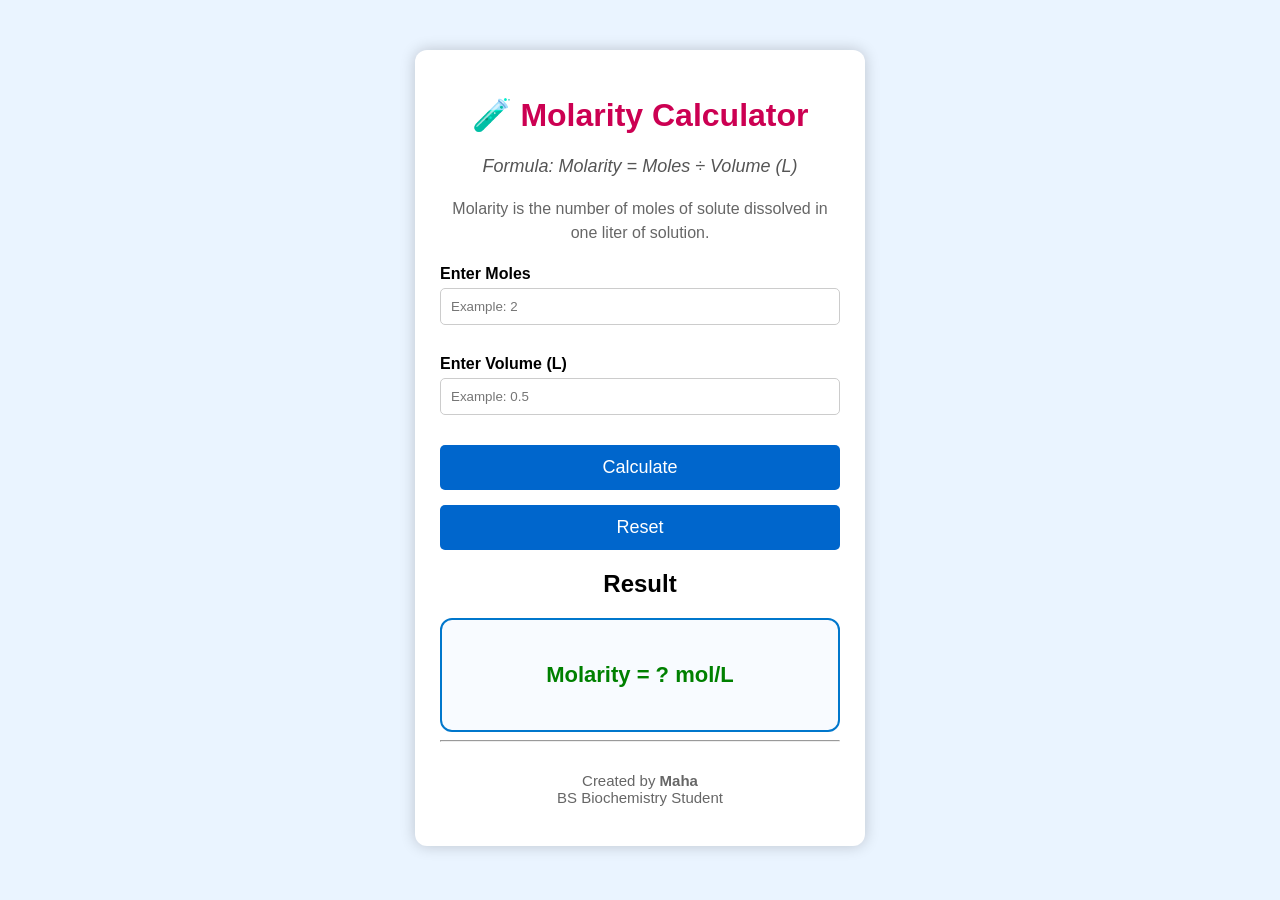
==== index.html @ 0b01defe "Add files via upload" ====
<!DOCTYPE html>
<html lang="en">

<head>
    <meta charset="UTF-8">
    <meta name="viewport" content="width=device-width, initial-scale=1.0">
    <title>Molarity Calculator</title>
    <link rel="icon" href="https://cdn-icons-png.flaticon.com/512/2784/2784487.png">

    <link rel="stylesheet" href="style.css">
</head>

<body>

    <div class="container">

        <h1>🧪 Molarity Calculator</h1>
    <p class="formula">
    Formula: Molarity = Moles ÷ Volume (L)
</p>
<p class="description">
    Molarity is the number of moles of solute dissolved in one liter of solution.
</p>

        <label for="moles">Enter Moles</label>
        <input type="number" id="moles" placeholder="Example: 2">

        <label for="volume">Enter Volume (L)</label>
        <input type="number" id="volume" placeholder="Example: 0.5">

       <button onclick="calculateMolarity()">Calculate</button>


<button onclick="resetCalculator()">Reset</button>
        <h2>Result</h2>

        <div class="result-box">
    <p id="result">Molarity = ? mol/L</p>
</div>
<hr>

<p class="footer">
    Created by <strong>Maha</strong><br>
    BS Biochemistry Student
</p>

    <script src="script.js"></script>

</body>
</html>
---- style.css ----
body{
    background-color:#eaf4ff;
    font-family:Arial, sans-serif;
}

.container{
    width:400px;
    margin:50px auto;
    background:white;
    padding:25px;
    border-radius:12px;
    box-shadow:0 0 15px rgba(0,0,0,0.2);
}

h1{
    text-align:center;
    color:#cc0052;
}

label{
    display:block;
    margin-top:15px;
    font-weight:bold;
}

input{
    width:100%;
    padding:10px;
    margin-top:5px;
    margin-bottom:15px;
    border:1px solid #ccc;
    border-radius:5px;
    box-sizing:border-box;
}

button{
    width:100%;
    padding:12px;
    margin-top:15px;
    background:#0066cc;
    color:white;
    border:none;
    border-radius:5px;
    font-size:18px;
    cursor:pointer;
}
 
button:hover{
    background:#004d99;
     transform:scale(1.03);
}

h2{
    text-align:center;
}

#result{
    text-align:center;
    font-size:22px;
    color:green;
    font-weight:bold;
}

.formula{
    text-align: center;
    color: #555;
    font-style: italic;
    font-size: 18px;
    margin-bottom: 20px;
}
.description{
    text-align: center;
    color: #666;
    font-size: 16px;
    margin-bottom: 20px;
    line-height: 1.5;
}
.result-box{
    background:#f8fbff;
    border:2px solid #0077cc;
    border-radius:12px;
    padding:20px;
    margin-top:20px;
    text-align:center;
    font-size:24px;
    font-weight:bold;
    color:green;
}
.footer{
    text-align:center;
    color:#666;
    margin-top:30px;
    font-size:15px;
}
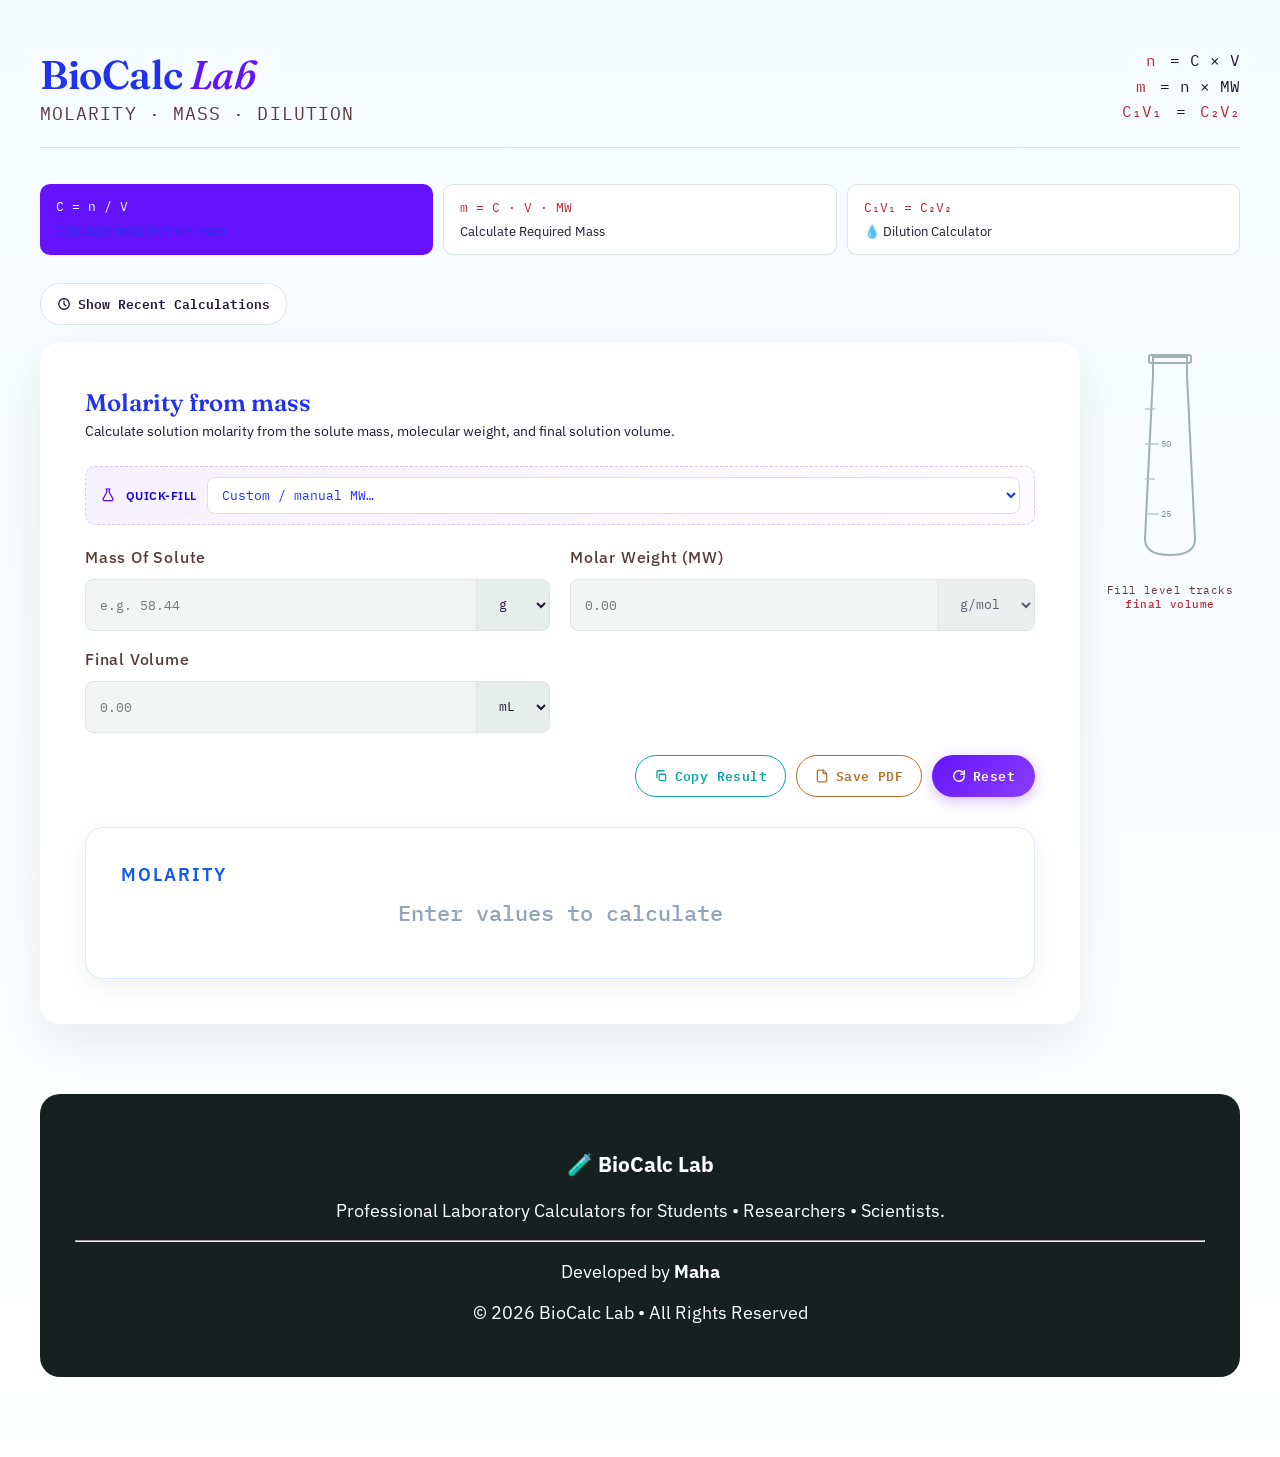
==== commit ee57c2c0: "Improved calculator design" ====
--- a/index.html
+++ b/index.html
@@ -1,50 +1,1430 @@
 <!DOCTYPE html>
 <html lang="en">
-
 <head>
-    <meta charset="UTF-8">
-    <meta name="viewport" content="width=device-width, initial-scale=1.0">
-    <title>Molarity Calculator</title>
-    <link rel="icon" href="https://cdn-icons-png.flaticon.com/512/2784/2784487.png">
-
-    <link rel="stylesheet" href="style.css">
+<meta charset="UTF-8">
+<meta name="viewport" content="width=device-width, initial-scale=1.0">
+<title>Molarity &amp; Solution Prep Calculator</title>
+<link rel="preconnect" href="https://fonts.googleapis.com">
+<link href="https://fonts.googleapis.com/css2?family=Fraunces:opsz,wght@9..144,400;9..144,500;9..144,600;9..144,700&family=IBM+Plex+Sans:wght@400;500;600&family=IBM+Plex+Mono:wght@400;500;600&display=swap" rel="stylesheet">
+<style>
+  :root{
+    --ink:#ffffff;
+    --panel:#ffffff;
+    --panel-2:#f2f5f4;
+    --line:#dde4e2;
+    --paper:#eee7d8;
+    --teal:#6513fd;
+    --teal-dim:#bfd2e0;
+    --amber:#b92a38;
+    --text:#2132ed;
+    --text-soft:#201730;
+    --text-faint:#573a3a;
+    --danger:#347cb3;
+    --radius:10px;
+  }
+  *{box-sizing:border-box;}
+  html,body{margin:0;padding:0;}
+  body{
+    background:
+linear-gradient(180deg,#f5fbff 0%,#ffffff 100%);
+    color:var(--text);
+    font-family:'IBM Plex Sans', sans-serif;
+    min-height:100vh;
+    padding:48px 20px 80px;
+  }
+  .wrap{max-width:1200px;margin:0 auto;}
+
+  header.masthead{
+    display:flex;
+    align-items:flex-end;
+    justify-content:space-between;
+    gap:24px;
+    border-bottom:1px solid var(--line);
+    padding-bottom:22px;
+    margin-bottom:36px;
+    flex-wrap:wrap;
+  }
+  .masthead-title{
+    font-family:'Fraunces', serif;
+    font-weight:600;
+    font-size:clamp(28px, 4vw, 40px);
+    letter-spacing:-0.01em;
+    line-height:1.05;
+  }
+  .masthead-title em{
+    font-style:italic;
+    color:var(--teal);
+    font-weight:500;
+  }
+  .masthead-sub{
+    font-family:'IBM Plex Mono', monospace;
+    font-size:18px;
+    color:var(--text-faint);
+    letter-spacing:0.06em;
+    text-transform:uppercase;
+    margin-top:6px;
+  }
+  .masthead-formula{
+    font-family:'IBM Plex Mono', monospace;
+    color:var(--text-soft);
+    font-size:16px;
+    text-align:right;
+    line-height:1.6;
+  }
+  .masthead-formula .row{display:flex;gap:14px;justify-content:flex-end;}
+  .masthead-formula .tag{
+    color:var(--amber);
+  }
+
+  /* Tabs styled as reagent-label selectors */
+  .tabs{
+    display:flex;
+    gap:10px;
+    margin-bottom:28px;
+    flex-wrap:wrap;
+  }
+  .tab{
+    flex:1 1 220px;
+    background:var(--panel);
+    border:1px solid var(--line);
+    border-radius:var(--radius);
+    padding:14px 16px;
+    cursor:pointer;
+    transition:border-color .15s ease, background .15s ease, transform .1s ease;
+    position:relative;
+    overflow:hidden;
+    box-shadow:0 1px 2px rgba(22,33,31,0.04);
+  }
+  .tab:hover{border-color:var(--teal-dim);}
+  .tab:focus-visible{outline:2px solid var(--teal); outline-offset:2px;}
+  .tab{
+    transition:.3s;
+}
+
+.tab:hover{
+    transform:translateY(-4px);
+    box-shadow:0 10px 25px rgba(0,0,0,.08);
+}
+
+.tab.active{
+    background:#6513fd;
+    color:white;
+    border:none;
+}
+
+.tab.active .eq{
+    color:white;
+}
+
+.tab.active .label{
+    color:white;
+}
+  .tab .eq{
+    font-family:'IBM Plex Mono', monospace;
+    font-size:13px;
+    color:var(--amber);
+    display:block;
+    margin-bottom:4px;
+  }
+  .tab .label{
+    font-size:13px;
+    color:var(--text-soft);
+  }
+  .tab.active .label{color:var(--text);}
+
+  /* Main layout: form + graduated cylinder signature */
+  .stage{
+    display:grid;
+    grid-template-columns:1fr 140px;
+    gap:20px;
+    align-items:start;
+  }
+  @media (max-width:720px){
+    .stage{grid-template-columns:1fr;}
+    .cylinder-col{order:-1; display:flex; justify-content:center;}
+  }
+
+  .panel{
+    background:white;
+    border:none;
+    border-radius:20px;
+    padding:45px;
+    box-shadow:0 20px 50px rgba(0,0,0,.08);
+}
+.panel{
+    transition:0.3s ease;
+}
+
+.panel:hover{
+    transform:translateY(-5px);
+    box-shadow:0 35px 70px rgba(0,0,0,.12);
+}
+  .panel h2{
+    font-family:'Fraunces', serif;
+    font-weight:600;
+    font: size 22px;
+    margin:0 0 4px;
+  }
+  .panel .desc{
+    color:var(--text-soft);
+    font-size:14px;
+    margin:0 0 24px;
+    line-height:1.5;
+  }
+
+  .field-grid{
+    display:grid;
+    grid-template-columns:1fr 1fr;
+    gap:18px 20px;
+  }
+  @media (max-width:520px){.field-grid{grid-template-columns:1fr;}}
+
+  .field{display:flex; flex-direction:column; gap:12px;}
+  .field label{
+    font-size:16px;
+    text-transform:capitalize;
+    letter-spacing:0.05em;
+    color:var(--text-faint);
+    font-weight:500;
+  }
+  .field .input-row{
+    display:flex;
+    border:1px solid var(--line);
+    border-radius:8px;
+    background:var(--panel-2);
+    overflow:hidden;
+    transition:border-color .15s ease;
+  }
+  .field .input-row:focus-within{border-color:var(--teal);}
+  .field input{
+    flex:1;
+    background:transparent;
+    border:none;
+    color:var(--text);
+    font-family:'IBM Plex Mono', monospace;
+    font: size 14px;
+    padding:16px 14px;
+    min-width:0;
+  }
+  .field input:focus{outline:none;}
+  .field select{
+    background:#e7edeb;
+    border:none;
+    border-left:1px solid var(--line);
+    color:var(--text-soft);
+    font-family:'IBM Plex Mono', monospace;
+    font-size:13px;
+    padding:0 18px;
+  }
+  .field select:focus{outline:2px solid var(--teal); outline-offset:-2px;}
+
+  .buttons{
+    grid-column:1/-1;
+    display:flex;
+    justify-content:flex-end;
+    gap:10px;
+    margin-top:4px;
+  }
+  .reset-btn{
+    display:inline-flex;
+    align-items:center;
+    gap:7px;
+    background:linear-gradient(135deg, #6513fd 0%, #8b3ffb 100%);
+    border:none;
+    color:#ffffff;
+    font-family:'IBM Plex Mono', monospace;
+    font-size:13px;
+    font-weight:600;
+    letter-spacing:0.03em;
+    padding:10px 20px;
+    border-radius:24px;
+    cursor:pointer;
+    box-shadow:0 4px 14px rgba(101,19,253,0.28);
+    transition:transform .15s ease, box-shadow .15s ease, filter .15s ease;
+  }
+  .reset-btn svg{
+    width:14px; height:14px;
+    transition:transform .35s ease;
+  }
+  .reset-btn:hover{
+    transform:translateY(-2px);
+    box-shadow:0 8px 20px rgba(101,19,253,0.38);
+    filter:brightness(1.06);
+  }
+  .reset-btn:hover svg{transform:rotate(-90deg);}
+  .reset-btn:active{
+    transform:translateY(0) scale(0.96);
+    box-shadow:0 3px 10px rgba(101,19,253,0.3);
+  }
+
+  .copy-btn{
+    display:inline-flex;
+    align-items:center;
+    gap:7px;
+    background:#ffffff;
+    border:1.5px solid #0ea5a5;
+    color:#0ea5a5;
+    font-family:'IBM Plex Mono', monospace;
+    font-size:13px;
+    font-weight:600;
+    letter-spacing:0.03em;
+    padding:9px 18px;
+    border-radius:24px;
+    cursor:pointer;
+    transition:background .15s ease, color .15s ease, transform .15s ease, box-shadow .15s ease;
+  }
+  .copy-btn svg{width:14px; height:14px;}
+  .copy-btn:hover{
+    background:#0ea5a5;
+    color:#ffffff;
+    transform:translateY(-2px);
+    box-shadow:0 8px 20px rgba(14,165,165,0.3);
+  }
+  .copy-btn:active{transform:translateY(0) scale(0.96);}
+  .copy-btn.copied{
+    background:#0ea5a5;
+    color:#ffffff;
+  }
+
+  .pdf-btn{
+    display:inline-flex;
+    align-items:center;
+    gap:7px;
+    background:#ffffff;
+    border:1.5px solid #b9702a;
+    color:#b9702a;
+    font-family:'IBM Plex Mono', monospace;
+    font-size:13px;
+    font-weight:600;
+    letter-spacing:0.03em;
+    padding:9px 18px;
+    border-radius:24px;
+    cursor:pointer;
+    transition:background .15s ease, color .15s ease, transform .15s ease, box-shadow .15s ease;
+  }
+  .pdf-btn svg{width:14px; height:14px;}
+  .pdf-btn:hover{
+    background:#b9702a;
+    color:#ffffff;
+    transform:translateY(-2px);
+    box-shadow:0 8px 20px rgba(185,112,42,0.3);
+  }
+  .pdf-btn:active{transform:translateY(0) scale(0.96);}
+
+  /* Printable report — hidden on screen, shown only when printing/saving as PDF */
+  #print-report{ display:none; }
+  @media print{
+    body *{ visibility:hidden; }
+    #print-report, #print-report *{ visibility:visible; }
+    #print-report{
+      display:block;
+      position:absolute;
+      top:0; left:0;
+      width:100%;
+      padding:30px 40px;
+      font-family:'IBM Plex Sans', sans-serif;
+      color:#111;
+    }
+    .pr-head{
+      display:flex;
+      align-items:baseline;
+      justify-content:space-between;
+      border-bottom:2px solid #6513fd;
+      padding-bottom:12px;
+      margin-bottom:20px;
+    }
+    .pr-head h1{
+      font-family:'Fraunces', serif;
+      font-size:24px;
+      margin:0;
+      color:#6513fd;
+    }
+    .pr-head span{
+      font-family:'IBM Plex Mono', monospace;
+      font-size:12px;
+      color:#555;
+    }
+    .pr-section-title{
+      font-family:'IBM Plex Mono', monospace;
+      font-size:11px;
+      text-transform:uppercase;
+      letter-spacing:0.08em;
+      color:#888;
+      margin:22px 0 8px;
+    }
+    .pr-inputs{
+      width:100%;
+      border-collapse:collapse;
+      font-size:14px;
+    }
+    .pr-inputs td{
+      padding:7px 0;
+      border-bottom:1px solid #eee;
+    }
+    .pr-inputs td:first-child{ color:#555; }
+    .pr-inputs td:last-child{
+      text-align:right;
+      font-family:'IBM Plex Mono', monospace;
+      font-weight:600;
+    }
+    .pr-result{
+      background:#f8f6fe;
+      border:1.5px solid #6513fd;
+      border-radius:10px;
+      padding:18px 20px;
+      margin-top:8px;
+    }
+    .pr-result .pr-result-label{
+      font-size:11px;
+      text-transform:uppercase;
+      letter-spacing:0.06em;
+      color:#6513fd;
+      font-weight:600;
+    }
+    .pr-result .pr-result-value{
+      font-family:'IBM Plex Mono', monospace;
+      font-size:28px;
+      font-weight:700;
+      color:#111;
+      margin-top:4px;
+    }
+    .pr-steps{
+      margin-top:16px;
+      font-family:'IBM Plex Mono', monospace;
+      font-size:12.5px;
+      color:#444;
+      line-height:1.8;
+      border-left:2px solid #d9c8fb;
+      padding-left:12px;
+      white-space:pre-line;
+    }
+    .pr-footer{
+      margin-top:36px;
+      padding-top:14px;
+      border-top:1px solid #ddd;
+      font-family:'IBM Plex Mono', monospace;
+      font-size:11px;
+      color:#888;
+      text-align:center;
+    }
+  }
+
+  .quickfill{
+    grid-column:1/-1;
+    display:flex;
+    align-items:center;
+    gap:10px;
+    background:linear-gradient(135deg, rgba(101,19,253,0.06), rgba(139,63,251,0.02));
+    border:1px dashed #d9c8fb;
+    border-radius:10px;
+    padding:10px 14px;
+    margin-bottom:4px;
+  }
+  .quickfill svg{width:16px;height:16px;color:#5a01ff;flex-shrink:0;}
+  .quickfill label{
+    font-size:12px;
+    color:#1904d3;
+    font-weight:600;
+    white-space:nowrap;
+    text-transform:uppercase;
+    letter-spacing:0.04em;
+  }
+  .quickfill select{
+    flex:1;
+    background:#ffffff;
+    border:1px solid #e3d8fb;
+    border-radius:8px;
+    padding:8px 10px;
+    font-family:'IBM Plex Mono', monospace;
+    font-size:13px;
+    color:var(--text);
+  }
+  .quickfill select:focus{outline:2px solid #6513fd; outline-offset:-2px;}
+
+  /* Calculation history */
+  .history-toggle{
+    display:inline-flex;
+    align-items:center;
+    gap:7px;
+    background:#ffffff;
+    border:1px solid var(--line);
+    color:var(--text-soft);
+    font-family:'IBM Plex Mono', monospace;
+    font-size:12.5px;
+    font-weight:600;
+    padding:9px 16px;
+    border-radius:20px;
+    cursor:pointer;
+    margin-bottom:18px;
+    transition:border-color .15s ease, color .15s ease, transform .1s ease;
+  }
+  .history-toggle svg{width:14px;height:14px;}
+  .history-toggle:hover{border-color:#6513fd; color:#6513fd;}
+  .history-panel{
+    background:#ffffff;
+    border:1px solid var(--line);
+    border-radius:16px;
+    padding:20px 22px;
+    margin-bottom:24px;
+    box-shadow:0 8px 25px rgba(0,0,0,.06);
+  }
+  .history-head{
+    display:flex;
+    align-items:center;
+    justify-content:space-between;
+    margin-bottom:12px;
+  }
+  .history-head h3{
+    font-family:'Fraunces', serif;
+    font-size:16px;
+    margin:0;
+    color:var(--text);
+  }
+  .history-clear{
+    font-family:'IBM Plex Mono', monospace;
+    font-size:11.5px;
+    color:#b92a38;
+    background:none;
+    border:none;
+    cursor:pointer;
+    text-decoration:underline;
+    padding:0;
+  }
+  .history-list{
+    display:flex;
+    flex-direction:column;
+    gap:8px;
+    max-height:220px;
+    overflow-y:auto;
+  }
+  .history-item{
+    display:flex;
+    align-items:baseline;
+    justify-content:space-between;
+    gap:12px;
+    font-family:'IBM Plex Mono', monospace;
+    font-size:13px;
+    padding:8px 10px;
+    background:#f8f6fe;
+    border-radius:8px;
+  }
+  .history-item .h-mode{
+    color:#6513fd;
+    font-weight:600;
+    font-size:11px;
+    text-transform:uppercase;
+    letter-spacing:0.04em;
+    flex-shrink:0;
+  }
+  .history-item .h-value{
+    color:var(--text);
+    font-weight:600;
+    flex:1;
+    text-align:right;
+  }
+  .history-item .h-time{
+    color:#94a3b8;
+    font-size:11px;
+    flex-shrink:0;
+  }
+  .history-empty{
+    color:#94a3b8;
+    font-size:13px;
+    font-family:'IBM Plex Mono', monospace;
+    text-align:center;
+    padding:16px 0;
+  }
+
+  .divider{
+    grid-column:1/-1;
+    display:flex;
+    align-items:center;
+    gap:15px;
+    color:#444;
+    font-family:'IBM Plex Mono', monospace;
+    font-size:18px;
+    font-weight:700;
+    text-transform:uppercase;
+    letter-spacing:4px;
+    margin:18px 0;
+}
+  .divider::before, .divider::after{
+    content:"";
+    flex:1;
+    height:1px;
+    background:var(--line);
+  }
+
+  .result{
+    margin-top:30px;
+    background:#ffffff;
+    border:1px solid #dbeafe;
+    border-radius:18px;
+    padding:35px;
+    box-shadow:0 8px 25px rgba(0,0,0,.06);
+}
+  .result-label{
+    font-size:18px;
+    text-transform:uppercase;
+    letter-spacing:2px;
+    color:#1459ef;
+    font-weight:600;
+    margin-bottom:12px;
+}
+ .result-value{
+    font-family:'IBM Plex Mono', monospace;
+    font-size:60px;
+    color:#02113b;
+    font-weight:700;
+    display:flex;
+    justify-content:center;
+    align-items:center;
+    gap:8px;
+}
+  .result-value .unit{
+    font-size:28px;
+    color:#000205;
+    font-weight:500;
+}
+  .result-note{
+    margin-top:20px;
+    text-align:center;
+    color:#64748b;
+    font-size:16px;
+}
+  .result-note.warn{color:var(--danger);}
+  .result.empty .result-value{
+    color:#94a3b8;
+    font-size:22px;
+    font-weight:500;
+}
+  .steps{
+    margin-top:16px;
+    font-family:'IBM Plex Mono', monospace;
+    font-size:12.5px;
+    color:var(--text-faint);
+    line-height:1.7;
+    border-left:2px solid var(--teal-dim);
+    padding-left:12px;
+  }
+  .steps div span{color:var(--text-soft);}
+
+  /* Signature: graduated cylinder that fills based on volume */
+  .cylinder-col{
+    display:flex;
+    flex-direction:column;
+    align-items:center;
+    gap:14px;
+    padding-top:6px;
+  }
+  .cylinder-caption{
+    font-family:'IBM Plex Mono', monospace;
+    font-size:11px;
+    color:var(--text-faint);
+    text-align:center;
+    letter-spacing:0.04em;
+  }
+  .cylinder-caption b{color:var(--amber); font-weight:500;}
+
+  footer{
+    margin-top:70px;
+    padding:35px;
+    background:#16211f;
+    color:white;
+    border-radius:20px;
+    text-align:center;
+    font-size:18px;
+}
+
+  .sr-only{
+    position:absolute; width:1px; height:1px;
+    overflow:hidden; clip:rect(0,0,0,0);
+  }
+
+  @media (prefers-reduced-motion: no-preference){
+    .fill{transition:height .5s cubic-bezier(.4,0,.2,1);}
+    .panel{transition:border-color .2s ease;}
+  }
+</style>
 </head>
-
 <body>
-
-    <div class="container">
-
-        <h1>🧪 Molarity Calculator</h1>
-    <p class="formula">
-    Formula: Molarity = Moles ÷ Volume (L)
+<div class="wrap">
+
+  <header class="masthead">
+    <div>
+      <div class="masthead-title">BioCalc <em>Lab</em></div>
+      <div class="masthead-sub">Molarity &middot; Mass &middot; Dilution</div>
+    </div>
+    <div class="masthead-formula">
+      <div class="row"><span class="tag">n</span> = C &times; V</div>
+      <div class="row"><span class="tag">m</span> = n &times; MW</div>
+      <div class="row"><span class="tag">C&#8321;V&#8321;</span> = <span class="tag">C&#8322;V&#8322;</span></div>
+    </div>
+  </header>
+
+  <nav class="tabs" role="tablist" aria-label="Calculator mode">
+    <div class="tab active" role="tab" aria-selected="true" tabindex="0" data-mode="molarity">
+      <span class="eq">C = n / V</span>
+      <span class="label">Calculate molarity from mass</span>
+    </div>
+    <div class="tab" role="tab" aria-selected="false" tabindex="0" data-mode="mass">
+      <span class="eq">m = C &middot; V &middot; MW</span>
+      <span class="label">Calculate Required Mass</span>
+    </div>
+    <div class="tab" role="tab" aria-selected="false" tabindex="0" data-mode="dilution">
+      <span class="eq">C&#8321;V&#8321; = C&#8322;V&#8322;</span>
+      <span class="label">💧 Dilution Calculator</span>
+    </div>
+  </nav>
+
+  <button type="button" class="history-toggle" id="history-toggle">
+    <svg viewBox="0 0 24 24" fill="none" stroke="currentColor" stroke-width="2.2" stroke-linecap="round" stroke-linejoin="round"><circle cx="12" cy="12" r="9"/><path d="M12 7v5l3 3"/></svg>
+    <span id="history-toggle-label">Show Recent Calculations</span>
+  </button>
+
+  <div class="history-panel" id="history-panel" style="display:none;">
+    <div class="history-head">
+      <h3>🧪 Recent Calculations</h3>
+      <button type="button" class="history-clear" id="history-clear">Clear all</button>
+    </div>
+    <div class="history-list" id="history-list">
+      <div class="history-empty">No calculations yet — results will appear here.</div>
+    </div>
+  </div>
+
+  <div class="stage">
+    <div class="panel">
+
+      <!-- MODE 1: Molarity from mass -->
+      <section id="mode-molarity">
+<h2>Molarity from mass</h2>
+<p class="desc">
+Calculate solution molarity from the solute mass, molecular weight, and final solution volume.
 </p>
-<p class="description">
-    Molarity is the number of moles of solute dissolved in one liter of solution.
+<div class="field-grid">
+<div class="quickfill">
+  <svg viewBox="0 0 24 24" fill="none" stroke="currentColor" stroke-width="1.8" stroke-linecap="round" stroke-linejoin="round"><path d="M9 3h6"/><path d="M10 3v5.2L4.8 17.5A2 2 0 0 0 6.6 20.5h10.8a2 2 0 0 0 1.8-3L14 8.2V3"/></svg>
+  <label for="m1-reagent">Quick-fill</label>
+  <select id="m1-reagent">
+    <option value="">Custom / manual MW&hellip;</option>
+  </select>
+</div>
+<div class="field">
+            <label for="m1-mass">Mass of solute</label>
+            <div class="input-row">
+              <input type="number" id="m1-mass" inputmode="decimal" placeholder="e.g. 58.44" step="any" min="0">
+              <select id="m1-mass-unit">
+                <option value="1">g</option>
+                <option value="0.001">mg</option>
+                <option value="1000">kg</option>
+              </select>
+            </div>
+          </div>
+          <div class="field">
+            <label for="m1-mw">Molar weight (MW)</label>
+            <div class="input-row">
+              <input type="number" id="m1-mw" inputmode="decimal" placeholder="0.00" step="any" min="0">
+              <select disabled><option>g/mol</option></select>
+            </div>
+          </div>
+          <div class="field">
+            <label for="m1-vol">Final volume</label>
+            <div class="input-row">
+              <input type="number" id="m1-vol" inputmode="decimal" placeholder="0.00" step="any" min="0">
+              <select id="m1-vol-unit">
+                <option value="1">L</option>
+                <option value="0.001" selected>mL</option>
+                <option value="0.000001">&micro;L</option>
+              </select>
+            </div>
+          </div>
+          <div class="buttons">
+    <button type="button" class="copy-btn" id="m1-copy">
+      <svg viewBox="0 0 24 24" fill="none" stroke="currentColor" stroke-width="2.2" stroke-linecap="round" stroke-linejoin="round"><rect x="9" y="9" width="11" height="11" rx="2"/><path d="M5 15V5a2 2 0 0 1 2-2h10"/></svg>
+      <span id="m1-copy-label">Copy Result</span>
+    </button>
+    <button type="button" class="pdf-btn" id="m1-pdf">
+      <svg viewBox="0 0 24 24" fill="none" stroke="currentColor" stroke-width="2.2" stroke-linecap="round" stroke-linejoin="round"><path d="M14 2H6a2 2 0 0 0-2 2v16a2 2 0 0 0 2 2h12a2 2 0 0 0 2-2V8z"/><path d="M14 2v6h6"/></svg>
+      <span id="m1-pdf-label">Save PDF</span>
+    </button>
+    <button type="button" class="reset-btn" onclick="resetMolarity()">
+      <svg viewBox="0 0 24 24" fill="none" stroke="currentColor" stroke-width="2.4" stroke-linecap="round" stroke-linejoin="round"><path d="M21 12a9 9 0 1 1-2.64-6.36"/><path d="M21 3v6h-6"/></svg>
+      Reset
+    </button>
+</div>
+        </div>
+        <div class="result empty" id="m1-result">
+          <div class="result-label">Molarity</div>
+          <div class="result-value"><span id="m1-value">Enter values to calculate</span></div>
+          <div class="steps" id="m1-steps"></div>
+        </div>
+      </section>
+
+      <!-- MODE 2: Mass needed for target molarity -->
+      <section id="mode-mass" style="display:none;">
+        <h2>Mass to weigh out</h2>
+        <p class="desc">Enter the concentration and volume you need &mdash; get the mass of solute to weigh on the balance.</p>
+        <div class="field-grid">
+          <div class="quickfill">
+  <svg viewBox="0 0 24 24" fill="none" stroke="currentColor" stroke-width="1.8" stroke-linecap="round" stroke-linejoin="round"><path d="M9 3h6"/><path d="M10 3v5.2L4.8 17.5A2 2 0 0 0 6.6 20.5h10.8a2 2 0 0 0 1.8-3L14 8.2V3"/></svg>
+  <label for="m2-reagent">Quick-fill</label>
+  <select id="m2-reagent">
+    <option value="">Custom / manual MW&hellip;</option>
+  </select>
+</div>
+          <div class="field">
+            <label for="m2-conc">Target molarity</label>
+            <div class="input-row">
+              <input type="number" id="m2-conc" inputmode="decimal" placeholder="0.00" step="any" min="0">
+              <select id="m2-conc-unit">
+                <option value="1">M</option>
+                <option value="0.001">mM</option>
+                <option value="0.000001">&micro;M</option>
+              </select>
+            </div>
+          </div>
+          <div class="field">
+            <label for="m2-mw">Molar weight (MW)</label>
+            <div class="input-row">
+              <input type="number" id="m2-mw" inputmode="decimal" placeholder="0.00" step="any" min="0">
+              <select disabled><option>g/mol</option></select>
+            </div>
+          </div>
+          <div class="field">
+            <label for="m2-vol">Final volume</label>
+            <div class="input-row">
+              <input type="number" id="m2-vol" inputmode="decimal" placeholder="0.00" step="any" min="0">
+              <select id="m2-vol-unit">
+                <option value="1">L</option>
+                <option value="0.001" selected>mL</option>
+                <option value="0.000001">&micro;L</option>
+              </select>
+            </div>
+          </div>
+        </div>
+        <div class="buttons">
+    <button type="button" class="copy-btn" id="m2-copy">
+      <svg viewBox="0 0 24 24" fill="none" stroke="currentColor" stroke-width="2.2" stroke-linecap="round" stroke-linejoin="round"><rect x="9" y="9" width="11" height="11" rx="2"/><path d="M5 15V5a2 2 0 0 1 2-2h10"/></svg>
+      <span id="m2-copy-label">Copy Result</span>
+    </button>
+    <button type="button" class="pdf-btn" id="m2-pdf">
+      <svg viewBox="0 0 24 24" fill="none" stroke="currentColor" stroke-width="2.2" stroke-linecap="round" stroke-linejoin="round"><path d="M14 2H6a2 2 0 0 0-2 2v16a2 2 0 0 0 2 2h12a2 2 0 0 0 2-2V8z"/><path d="M14 2v6h6"/></svg>
+      <span id="m2-pdf-label">Save PDF</span>
+    </button>
+    <button type="button" class="reset-btn" onclick="resetMass()">
+      <svg viewBox="0 0 24 24" fill="none" stroke="currentColor" stroke-width="2.4" stroke-linecap="round" stroke-linejoin="round"><path d="M21 12a9 9 0 1 1-2.64-6.36"/><path d="M21 3v6h-6"/></svg>
+      Reset
+    </button>
+</div>
+
+        <div class="result empty" id="m2-result">
+          <div class="result-label">Mass to weigh</div>
+          <div class="result-value"><span id="m2-value">Enter values to calculate</span></div>
+          <div class="steps" id="m2-steps"></div>
+        </div>
+      </section>
+
+      <!-- MODE 3: Dilution -->
+      <section id="mode-dilution" style="display:none;">
+        <h2>Dilute a stock solution</h2>
+        <p class="desc">Leave exactly one field blank &mdash; the calculator solves for it using C&#8321;V&#8321; = C&#8322;V&#8322;.</p>
+        <div class="field-grid">
+          <div class="field">
+            <label for="d-c1">Stock concentration (C&#8321;)</label>
+            <div class="input-row">
+              <input type="number" id="d-c1" inputmode="decimal" placeholder="0.00" step="any" min="0">
+              <select id="d-c1-unit"><option value="1">M</option><option value="0.001">mM</option></select>
+            </div>
+          </div>
+          <div class="field">
+            <label for="d-v1">Stock volume to take (V&#8321;)</label>
+            <div class="input-row">
+              <input type="number" id="d-v1" inputmode="decimal" placeholder="leave blank to solve" step="any" min="0">
+              <select id="d-v1-unit"><option value="1">L</option><option value="0.001" selected>mL</option></select>
+            </div>
+          </div>
+          <div class="divider">dilute to</div>
+          <div class="field">
+            <label for="d-c2">Final concentration (C&#8322;)</label>
+            <div class="input-row">
+              <input type="number" id="d-c2" inputmode="decimal" placeholder="0.00" step="any" min="0">
+              <select id="d-c2-unit"><option value="1">M</option><option value="0.001">mM</option></select>
+            </div>
+          </div>
+          <div class="field">
+            <label for="d-v2">Final volume (V&#8322;)</label>
+            <div class="input-row">
+              <input type="number" id="d-v2" inputmode="decimal" placeholder="leave blank to solve" step="any" min="0">
+              <select id="d-v2-unit"><option value="1">L</option><option value="0.001" selected>mL</option></select>
+            </div>
+          </div>
+        </div>
+        <div class="buttons">
+    <button type="button" class="copy-btn" id="d-copy">
+      <svg viewBox="0 0 24 24" fill="none" stroke="currentColor" stroke-width="2.2" stroke-linecap="round" stroke-linejoin="round"><rect x="9" y="9" width="11" height="11" rx="2"/><path d="M5 15V5a2 2 0 0 1 2-2h10"/></svg>
+      <span id="d-copy-label">Copy Result</span>
+    </button>
+    <button type="button" class="pdf-btn" id="d-pdf">
+      <svg viewBox="0 0 24 24" fill="none" stroke="currentColor" stroke-width="2.2" stroke-linecap="round" stroke-linejoin="round"><path d="M14 2H6a2 2 0 0 0-2 2v16a2 2 0 0 0 2 2h12a2 2 0 0 0 2-2V8z"/><path d="M14 2v6h6"/></svg>
+      <span id="d-pdf-label">Save PDF</span>
+    </button>
+    <button type="button" class="reset-btn" onclick="resetDilution()">
+      <svg viewBox="0 0 24 24" fill="none" stroke="currentColor" stroke-width="2.4" stroke-linecap="round" stroke-linejoin="round"><path d="M21 12a9 9 0 1 1-2.64-6.36"/><path d="M21 3v6h-6"/></svg>
+      Reset
+    </button>
+</div>
+
+        <div class="result empty" id="d-result">
+          <div class="result-label">Solving for&hellip;</div>
+          <div class="result-value"><span id="d-value">Leave one field blank to calculate</span></div>
+          <div class="steps" id="d-steps"></div>
+        </div>
+      </section>
+
+    </div>
+
+    <!-- Signature element: graduated cylinder fills with current volume -->
+    <div class="cylinder-col">
+      <svg width="90" height="220" viewBox="0 0 90 220" aria-hidden="true">
+        <!-- outer glass -->
+        <path d="M28 8 H62 V26 L70 190 Q70 206 45 206 Q20 206 20 190 L28 26 Z"
+              fill="none" stroke="#9fb2ae" stroke-width="2"/>
+        <!-- lip -->
+        <rect x="24" y="6" width="42" height="8" rx="2" fill="none" stroke="#9fb2ae" stroke-width="2"/>
+        <!-- liquid fill -->
+        <clipPath id="cylClip">
+          <path d="M28 8 H62 V26 L70 190 Q70 206 45 206 Q20 206 20 190 L28 26 Z"/>
+        </clipPath>
+        <g clip-path="url(#cylClip)">
+          <rect id="cyl-fill" class="fill" x="16" y="200" width="58" height="0" fill="#2f8a7d" opacity="0.75"/>
+        </g>
+        <!-- graduation marks -->
+        <g stroke="#b7c4c1" stroke-width="1.4">
+          <line x1="20" y1="60"  x2="30" y2="60"/>
+          <line x1="20" y1="95"  x2="34" y2="95"/>
+          <line x1="20" y1="130" x2="30" y2="130"/>
+          <line x1="20" y1="165" x2="34" y2="165"/>
+        </g>
+        <g fill="#8a9895" font-family="IBM Plex Mono, monospace" font-size="9">
+          <text x="36" y="98">50</text>
+          <text x="36" y="168">25</text>
+        </g>
+      </svg>
+      <div class="cylinder-caption">Fill level tracks<br><b id="cyl-caption">final volume</b></div>
+    </div>
+  </div>
+
+  <footer>
+
+<h3>🧪 BioCalc Lab</h3>
+
+<p>Professional Laboratory Calculators
+for Students • Researchers • Scientists.</p>
+
+<hr>
+
+<p>
+Developed by <strong>Maha</strong>
 </p>
-
-        <label for="moles">Enter Moles</label>
-        <input type="number" id="moles" placeholder="Example: 2">
-
-        <label for="volume">Enter Volume (L)</label>
-        <input type="number" id="volume" placeholder="Example: 0.5">
-
-       <button onclick="calculateMolarity()">Calculate</button>
-
-
-<button onclick="resetCalculator()">Reset</button>
-        <h2>Result</h2>
-
-        <div class="result-box">
-    <p id="result">Molarity = ? mol/L</p>
+<p>
+© 2026 BioCalc Lab • All Rights Reserved
+</p>
+
+</footer>
+
+<!-- Printable report, populated by JS just before printing/saving as PDF -->
+<div id="print-report">
+  <div class="pr-head">
+    <h1>&#129514; BioCalc Lab</h1>
+    <span id="pr-datetime"></span>
+  </div>
+  <div class="pr-section-title" id="pr-mode-title">Calculation</div>
+  <table class="pr-inputs" id="pr-inputs"></table>
+  <div class="pr-section-title">Result</div>
+  <div class="pr-result">
+    <div class="pr-result-label" id="pr-result-label">Result</div>
+    <div class="pr-result-value" id="pr-result-value"></div>
+  </div>
+  <div class="pr-steps" id="pr-steps"></div>
+  <div class="pr-footer">Generated by BioCalc Lab &middot; Developed by Maha &middot; For lab bench estimates, confirm critical dilutions against your protocol.</div>
 </div>
-<hr>
-
-<p class="footer">
-    Created by <strong>Maha</strong><br>
-    BS Biochemistry Student
-</p>
-
-    <script src="script.js"></script>
-
+</div>
+
+<script>
+(function(){
+  const tabs = document.querySelectorAll('.tab');
+  const modes = {
+    molarity: document.getElementById('mode-molarity'),
+    mass: document.getElementById('mode-mass'),
+    dilution: document.getElementById('mode-dilution'),
+  };
+  const cylCaption = document.getElementById('cyl-caption');
+  const cylFill = document.getElementById('cyl-fill');
+  const MAX_FILL_H = 140; // px inside cylinder
+
+  function setActive(mode){
+    tabs.forEach(t=>{
+      const on = t.dataset.mode === mode;
+      t.classList.toggle('active', on);
+      t.setAttribute('aria-selected', on ? 'true':'false');
+    });
+    Object.entries(modes).forEach(([k,el])=> el.style.display = (k===mode) ? '' : 'none');
+    cylCaption.textContent = mode === 'dilution' ? 'final volume (V\u2082)' : 'final volume';
+    updateAll();
+  }
+
+  tabs.forEach(t=>{
+    t.addEventListener('click', ()=> setActive(t.dataset.mode));
+    t.addEventListener('keydown', e=>{
+      if(e.key === 'Enter' || e.key === ' '){ e.preventDefault(); setActive(t.dataset.mode); }
+    });
+  });
+
+  function fmt(n){
+    if(!isFinite(n)) return '—';
+    if(n === 0) return '0';
+    const abs = Math.abs(n);
+    if(abs < 0.001 || abs >= 100000) return n.toExponential(3);
+    return Number(n.toPrecision(5)).toString();
+  }
+
+  function pickMassUnit(grams){
+    if(grams < 0.001) return {v: grams*1e6, u: 'µg'};
+    if(grams < 1) return {v: grams*1000, u: 'mg'};
+    if(grams >= 1000) return {v: grams/1000, u: 'kg'};
+    return {v: grams, u: 'g'};
+  }
+  function pickConcUnit(M){
+    if(M < 0.001) return {v: M*1e6, u: 'µM'};
+    if(M < 1) return {v: M*1000, u: 'mM'};
+    return {v: M, u: 'M'};
+  }
+  function pickVolUnit(L){
+    if(L < 0.001) return {v: L*1e6, u: 'µL'};
+    if(L < 1) return {v: L*1000, u: 'mL'};
+    return {v: L, u: 'L'};
+  }
+
+  function fillCylinder(liters){
+    if(!isFinite(liters) || liters <= 0){ cylFill.setAttribute('height', 0); cylFill.setAttribute('y', 200); return; }
+    // logarithmic-ish scale so both 1 mL and 1 L show something reasonable, capped
+    const ratio = Math.min(1, Math.log10(liters*1000 + 1) / Math.log10(1000)); // 1mL..1L range visual
+    const h = Math.max(4, ratio * MAX_FILL_H);
+    cylFill.setAttribute('height', h);
+    cylFill.setAttribute('y', 200 - h);
+  }
+
+  // ---- MODE 1: molarity from mass ----
+  function calcMolarity(){
+    const mass = parseFloat(document.getElementById('m1-mass').value);
+    const massUnit = parseFloat(document.getElementById('m1-mass-unit').value);
+    const mw = parseFloat(document.getElementById('m1-mw').value);
+    const vol = parseFloat(document.getElementById('m1-vol').value);
+    const volUnit = parseFloat(document.getElementById('m1-vol-unit').value);
+
+    const valueEl = document.getElementById('m1-value');
+    const resultEl = document.getElementById('m1-result');
+    const stepsEl = document.getElementById('m1-steps');
+
+    if(!(mass>0) || !(mw>0) || !(vol>0)){
+      resultEl.classList.add('empty');
+      valueEl.textContent = 'Enter values to calculate';
+      stepsEl.innerHTML = '';
+      fillCylinder(NaN);
+      return;
+    }
+    resultEl.classList.remove('empty');
+    const massG = mass * massUnit;
+    const volL = vol * volUnit;
+    const moles = massG / mw;
+    const conc = moles / volL;
+    const c = pickConcUnit(conc);
+
+    valueEl.innerHTML = fmt(c.v) + ' <span class="unit">' + c.u + '</span>';
+    stepsEl.innerHTML =
+      'n = mass / MW = ' + fmt(massG) + ' g &divide; ' + fmt(mw) + ' g/mol = <span>' + fmt(moles) + ' mol</span><br>' +
+      'C = n / V = ' + fmt(moles) + ' mol &divide; ' + fmt(volL) + ' L = <span>' + fmt(conc) + ' M</span>';
+    fillCylinder(volL);
+  }
+  ['m1-mass','m1-mass-unit','m1-mw','m1-vol','m1-vol-unit'].forEach(id=>{
+    document.getElementById(id).addEventListener('input', calcMolarity);
+  });
+
+  // ---- MODE 2: mass needed ----
+  function calcMass(){
+    const conc = parseFloat(document.getElementById('m2-conc').value);
+    const concUnit = parseFloat(document.getElementById('m2-conc-unit').value);
+    const mw = parseFloat(document.getElementById('m2-mw').value);
+    const vol = parseFloat(document.getElementById('m2-vol').value);
+    const volUnit = parseFloat(document.getElementById('m2-vol-unit').value);
+
+    const valueEl = document.getElementById('m2-value');
+    const resultEl = document.getElementById('m2-result');
+    const stepsEl = document.getElementById('m2-steps');
+
+    if(!(conc>0) || !(mw>0) || !(vol>0)){
+      resultEl.classList.add('empty');
+      valueEl.textContent = 'Enter values to calculate';
+      stepsEl.innerHTML = '';
+      fillCylinder(NaN);
+      return;
+    }
+    resultEl.classList.remove('empty');
+    const concM = conc * concUnit;
+    const volL = vol * volUnit;
+    const moles = concM * volL;
+    const massG = moles * mw;
+    const m = pickMassUnit(massG);
+
+    valueEl.innerHTML = fmt(m.v) + ' <span class="unit">' + m.u + '</span>';
+    stepsEl.innerHTML =
+      'n = C &times; V = ' + fmt(concM) + ' M &times; ' + fmt(volL) + ' L = <span>' + fmt(moles) + ' mol</span><br>' +
+      'm = n &times; MW = ' + fmt(moles) + ' mol &times; ' + fmt(mw) + ' g/mol = <span>' + fmt(massG) + ' g</span>';
+    fillCylinder(volL);
+  }
+  ['m2-conc','m2-conc-unit','m2-mw','m2-vol','m2-vol-unit'].forEach(id=>{
+    document.getElementById(id).addEventListener('input', calcMass);
+  });
+
+  // ---- MODE 3: dilution ----
+  function calcDilution(){
+    const c1i = document.getElementById('d-c1');
+    const v1i = document.getElementById('d-v1');
+    const c2i = document.getElementById('d-c2');
+    const v2i = document.getElementById('d-v2');
+    const c1u = parseFloat(document.getElementById('d-c1-unit').value);
+    const v1u = parseFloat(document.getElementById('d-v1-unit').value);
+    const c2u = parseFloat(document.getElementById('d-c2-unit').value);
+    const v2u = parseFloat(document.getElementById('d-v2-unit').value);
+
+    const labelEl = document.querySelector('#d-result .result-label');
+    const valueEl = document.getElementById('d-value');
+    const resultEl = document.getElementById('d-result');
+    const stepsEl = document.getElementById('d-steps');
+
+    const raw = [c1i.value, v1i.value, c2i.value, v2i.value];
+    const blanks = raw.filter(v => v.trim()==='').length;
+
+    if(blanks !== 1){
+      resultEl.classList.add('empty');
+      labelEl.textContent = 'Solving for…';
+      valueEl.textContent = blanks === 0
+        ? 'Clear one field to solve for it'
+        : 'Leave exactly one field blank to calculate';
+      stepsEl.innerHTML = '';
+      fillCylinder(NaN);
+      return;
+    }
+    resultEl.classList.remove('empty');
+
+    const c1 = parseFloat(c1i.value) * c1u;
+    const v1 = parseFloat(v1i.value) * v1u;
+    const c2 = parseFloat(c2i.value) * c2u;
+    const v2 = parseFloat(v2i.value) * v2u;
+
+    let solved, unitInfo, name, eqLine, warn = '';
+
+    if(v1i.value.trim()===''){
+      solved = (c2*v2)/c1;
+      unitInfo = pickVolUnit(solved);
+      name = 'Stock volume (V\u2081)';
+      eqLine = 'V\u2081 = C\u2082V\u2082 / C\u2081 = (' + fmt(c2) + ' M &times; ' + fmt(v2) + ' L) &divide; ' + fmt(c1) + ' M';
+      if(solved > v2) warn = 'V\u2081 exceeds V\u2082 — check that C\u2081 is actually higher than C\u2082.';
+    } else if(v2i.value.trim()===''){
+      solved = (c1*v1)/c2;
+      unitInfo = pickVolUnit(solved);
+      name = 'Final volume (V\u2082)';
+      eqLine = 'V\u2082 = C\u2081V\u2081 / C\u2082 = (' + fmt(c1) + ' M &times; ' + fmt(v1) + ' L) &divide; ' + fmt(c2) + ' M';
+      if(solved < v1) warn = 'V\u2082 is smaller than V\u2081 — that would be concentrating, not diluting.';
+    } else if(c1i.value.trim()===''){
+      solved = (c2*v2)/v1;
+      unitInfo = pickConcUnit(solved);
+      name = 'Stock concentration (C\u2081)';
+      eqLine = 'C\u2081 = C\u2082V\u2082 / V\u2081 = (' + fmt(c2) + ' M &times; ' + fmt(v2) + ' L) &divide; ' + fmt(v1) + ' L';
+    } else {
+      solved = (c1*v1)/v2;
+      unitInfo = pickConcUnit(solved);
+      name = 'Final concentration (C\u2082)';
+      eqLine = 'C\u2082 = C\u2081V\u2081 / V\u2082 = (' + fmt(c1) + ' M &times; ' + fmt(v1) + ' L) &divide; ' + fmt(v2) + ' L';
+    }
+
+    labelEl.textContent = 'Solving for ' + name;
+    valueEl.innerHTML = fmt(unitInfo.v) + ' <span class="unit">' + unitInfo.u + '</span>';
+    stepsEl.innerHTML = eqLine + ' = <span>' + fmt(unitInfo.v) + ' ' + unitInfo.u + '</span>' +
+      (warn ? '<div class="result-note warn" style="margin-top:8px;">&#9888; ' + warn + '</div>' : '');
+
+    const v2Final = v2i.value.trim()==='' ? solved : v2;
+    fillCylinder(v2Final);
+  }
+  ['d-c1','d-v1','d-c2','d-v2','d-c1-unit','d-v1-unit','d-c2-unit','d-v2-unit'].forEach(id=>{
+    document.getElementById(id).addEventListener('input', calcDilution);
+  });
+
+  function updateAll(){
+    calcMolarity();
+    calcMass();
+    calcDilution();
+  }
+  function resetMolarity(){
+    document.getElementById("m1-mass").value="";
+    document.getElementById("m1-mw").value="";
+    document.getElementById("m1-vol").value="";
+    const r = document.getElementById("m1-reagent");
+    if(r) r.value = "";
+    calcMolarity();
+  }
+
+  function resetMass(){
+    document.getElementById("m2-conc").value="";
+    document.getElementById("m2-mw").value="";
+    document.getElementById("m2-vol").value="";
+    const r = document.getElementById("m2-reagent");
+    if(r) r.value = "";
+    calcMass();
+  }
+
+  function resetDilution(){
+    document.getElementById("d-c1").value="";
+    document.getElementById("d-v1").value="";
+    document.getElementById("d-c2").value="";
+    document.getElementById("d-v2").value="";
+    calcDilution();
+  }
+
+  // Expose to global scope so the onclick="" attributes on the Reset
+  // buttons can find these functions (they're defined inside this closure).
+  window.resetMolarity = resetMolarity;
+  window.resetMass = resetMass;
+  window.resetDilution = resetDilution;
+
+  // ---- FEATURE: Common reagent quick-fill ----
+  const REAGENTS = [
+    { name: 'Sodium Chloride (NaCl)', mw: 58.44 },
+    { name: 'Tris base', mw: 121.14 },
+    { name: 'EDTA disodium salt', mw: 372.24 },
+    { name: 'D-Glucose', mw: 180.16 },
+    { name: 'Sodium Hydroxide (NaOH)', mw: 40.00 },
+    { name: 'Potassium Chloride (KCl)', mw: 74.55 },
+    { name: 'Calcium Chloride (CaCl\u2082)', mw: 110.98 },
+    { name: 'Magnesium Chloride (MgCl\u2082)', mw: 95.21 },
+    { name: 'Sodium Bicarbonate (NaHCO\u2083)', mw: 84.01 },
+    { name: 'Glycine', mw: 75.07 },
+    { name: 'Urea', mw: 60.06 },
+    { name: 'Sucrose', mw: 342.30 },
+    { name: 'SDS', mw: 288.38 },
+    { name: 'HEPES', mw: 238.30 },
+    { name: 'Potassium Phosphate monobasic (KH\u2082PO\u2084)', mw: 136.09 },
+    { name: 'Sodium Phosphate dibasic (Na\u2082HPO\u2084)', mw: 141.96 },
+  ];
+
+  function populateReagentSelect(select){
+    REAGENTS.forEach(r=>{
+      const opt = document.createElement('option');
+      opt.value = r.mw;
+      opt.textContent = r.name + ' \u2014 ' + r.mw + ' g/mol';
+      select.appendChild(opt);
+    });
+  }
+
+  function wireQuickFill(selectId, mwInputId, recalc){
+    const sel = document.getElementById(selectId);
+    const mwInput = document.getElementById(mwInputId);
+    if(!sel || !mwInput) return;
+    populateReagentSelect(sel);
+    sel.addEventListener('change', ()=>{
+      if(sel.value){
+        mwInput.value = sel.value;
+        recalc();
+      }
+    });
+    // If user edits MW manually, drop back to "custom" so the dropdown doesn't lie
+    mwInput.addEventListener('input', ()=>{
+      if(sel.value && parseFloat(sel.value) !== parseFloat(mwInput.value)){
+        sel.value = '';
+      }
+    });
+  }
+  wireQuickFill('m1-reagent', 'm1-mw', calcMolarity);
+  wireQuickFill('m2-reagent', 'm2-mw', calcMass);
+
+  // ---- FEATURE: Copy result to clipboard ----
+  function copyText(text, btn, labelEl){
+    const finish = (ok)=>{
+      const original = labelEl.textContent;
+      labelEl.textContent = ok ? 'Copied!' : 'Copy failed';
+      btn.classList.toggle('copied', ok);
+      setTimeout(()=>{
+        labelEl.textContent = original;
+        btn.classList.remove('copied');
+      }, 1500);
+    };
+    if(navigator.clipboard && navigator.clipboard.writeText){
+      navigator.clipboard.writeText(text).then(()=>finish(true)).catch(()=>finish(false));
+    } else {
+      try{
+        const ta = document.createElement('textarea');
+        ta.value = text;
+        ta.style.position = 'fixed';
+        ta.style.opacity = '0';
+        document.body.appendChild(ta);
+        ta.select();
+        document.execCommand('copy');
+        document.body.removeChild(ta);
+        finish(true);
+      } catch(e){ finish(false); }
+    }
+  }
+
+  function plainText(html){
+    const tmp = document.createElement('div');
+    tmp.innerHTML = html;
+    return tmp.textContent.replace(/\s+/g,' ').trim();
+  }
+
+  function setupCopyButton(btnId, labelId, resultId, valueId, stepsId, modeName){
+    const btn = document.getElementById(btnId);
+    if(!btn) return;
+    const labelEl = document.getElementById(labelId);
+    btn.addEventListener('click', ()=>{
+      const resultEl = document.getElementById(resultId);
+      if(resultEl.classList.contains('empty')){
+        copyText('', btn, labelEl);
+        labelEl.textContent = 'Nothing to copy';
+        setTimeout(()=>{ labelEl.textContent = 'Copy Result'; }, 1500);
+        return;
+      }
+      const value = plainText(document.getElementById(valueId).innerHTML);
+      const steps = plainText(document.getElementById(stepsId).innerHTML.replace(/<br\s*\/?>/g,'\n'));
+      const text = modeName + '\nResult: ' + value + (steps ? '\n\n' + steps : '');
+      copyText(text, btn, labelEl);
+      addHistoryEntry(modeName, value);
+    });
+  }
+  setupCopyButton('m1-copy','m1-copy-label','m1-result','m1-value','m1-steps','Molarity from mass');
+  setupCopyButton('m2-copy','m2-copy-label','m2-result','m2-value','m2-steps','Mass to weigh out');
+  setupCopyButton('d-copy','d-copy-label','d-result','d-value','d-steps','Dilution');
+
+  // ---- FEATURE: Export result as PDF (via browser print-to-PDF) ----
+  function unitLabel(selectEl){
+    if(!selectEl) return '';
+    return selectEl.options[selectEl.selectedIndex].textContent;
+  }
+
+  function gatherMolarityInputs(){
+    return [
+      ['Mass of solute', document.getElementById('m1-mass').value + ' ' + unitLabel(document.getElementById('m1-mass-unit'))],
+      ['Molar weight (MW)', document.getElementById('m1-mw').value + ' g/mol'],
+      ['Final volume', document.getElementById('m1-vol').value + ' ' + unitLabel(document.getElementById('m1-vol-unit'))],
+    ];
+  }
+  function gatherMassInputs(){
+    return [
+      ['Target molarity', document.getElementById('m2-conc').value + ' ' + unitLabel(document.getElementById('m2-conc-unit'))],
+      ['Molar weight (MW)', document.getElementById('m2-mw').value + ' g/mol'],
+      ['Final volume', document.getElementById('m2-vol').value + ' ' + unitLabel(document.getElementById('m2-vol-unit'))],
+    ];
+  }
+  function gatherDilutionInputs(){
+    const fields = [
+      ['Stock concentration (C\u2081)', 'd-c1', 'd-c1-unit'],
+      ['Stock volume (V\u2081)', 'd-v1', 'd-v1-unit'],
+      ['Final concentration (C\u2082)', 'd-c2', 'd-c2-unit'],
+      ['Final volume (V\u2082)', 'd-v2', 'd-v2-unit'],
+    ];
+    return fields.map(([label, valId, unitId])=>{
+      const v = document.getElementById(valId).value;
+      return [label, v === '' ? '\u2014 (solved for)' : v + ' ' + unitLabel(document.getElementById(unitId))];
+    });
+  }
+
+  function exportPDF(resultId, valueId, stepsId, modeTitle, inputsGetter, btnLabelEl){
+    const resultEl = document.getElementById(resultId);
+    if(resultEl.classList.contains('empty')){
+      const original = btnLabelEl.textContent;
+      btnLabelEl.textContent = 'Nothing to export';
+      setTimeout(()=>{ btnLabelEl.textContent = original; }, 1500);
+      return;
+    }
+    document.getElementById('pr-datetime').textContent = new Date().toLocaleString([], {dateStyle:'medium', timeStyle:'short'});
+    document.getElementById('pr-mode-title').textContent = modeTitle;
+    document.getElementById('pr-inputs').innerHTML = inputsGetter().map(([label, val])=>
+      '<tr><td>' + label + '</td><td>' + val + '</td></tr>'
+    ).join('');
+    const resultLabelText = document.querySelector('#' + resultId + ' .result-label').textContent;
+    document.getElementById('pr-result-label').textContent = resultLabelText;
+    document.getElementById('pr-result-value').textContent = plainText(document.getElementById(valueId).innerHTML);
+    document.getElementById('pr-steps').textContent = plainText(
+      document.getElementById(stepsId).innerHTML.replace(/<br\s*\/?>/g,'\n')
+    );
+    window.print();
+  }
+
+  document.getElementById('m1-pdf').addEventListener('click', ()=>{
+    exportPDF('m1-result','m1-value','m1-steps','Molarity from Mass', gatherMolarityInputs, document.getElementById('m1-pdf-label'));
+  });
+  document.getElementById('m2-pdf').addEventListener('click', ()=>{
+    exportPDF('m2-result','m2-value','m2-steps','Mass to Weigh Out', gatherMassInputs, document.getElementById('m2-pdf-label'));
+  });
+  document.getElementById('d-pdf').addEventListener('click', ()=>{
+    exportPDF('d-result','d-value','d-steps','Dilution Calculation', gatherDilutionInputs, document.getElementById('d-pdf-label'));
+  });
+
+  // ---- FEATURE: Calculation history (saved in this browser) ----
+  const HISTORY_KEY = 'biocalc_lab_history';
+  const HISTORY_MAX = 8;
+
+  function loadHistory(){
+    try{ return JSON.parse(localStorage.getItem(HISTORY_KEY)) || []; }
+    catch(e){ return []; }
+  }
+  function saveHistory(list){
+    try{ localStorage.setItem(HISTORY_KEY, JSON.stringify(list)); }catch(e){}
+  }
+  function renderHistory(){
+    const list = loadHistory();
+    const listEl = document.getElementById('history-list');
+    if(!list.length){
+      listEl.innerHTML = '<div class="history-empty">No calculations yet — results will appear here.</div>';
+      return;
+    }
+    listEl.innerHTML = list.map(item=>
+      '<div class="history-item">' +
+        '<span class="h-mode">' + item.mode + '</span>' +
+        '<span class="h-value">' + item.value + '</span>' +
+        '<span class="h-time">' + item.time + '</span>' +
+      '</div>'
+    ).join('');
+  }
+  function addHistoryEntry(mode, value){
+    const list = loadHistory();
+    const time = new Date().toLocaleTimeString([], {hour:'2-digit', minute:'2-digit'});
+    list.unshift({ mode, value, time });
+    while(list.length > HISTORY_MAX) list.pop();
+    saveHistory(list);
+    renderHistory();
+  }
+
+  const historyToggle = document.getElementById('history-toggle');
+  const historyPanel = document.getElementById('history-panel');
+  const historyToggleLabel = document.getElementById('history-toggle-label');
+  if(historyToggle){
+    historyToggle.addEventListener('click', ()=>{
+      const showing = historyPanel.style.display !== 'none';
+      historyPanel.style.display = showing ? 'none' : '';
+      historyToggleLabel.textContent = showing ? 'Show Recent Calculations' : 'Hide Recent Calculations';
+    });
+  }
+  const historyClear = document.getElementById('history-clear');
+  if(historyClear){
+    historyClear.addEventListener('click', ()=>{
+      saveHistory([]);
+      renderHistory();
+    });
+  }
+  renderHistory();
+
+  updateAll();
+})();
+</script>
 </body>
-</html>+</html>
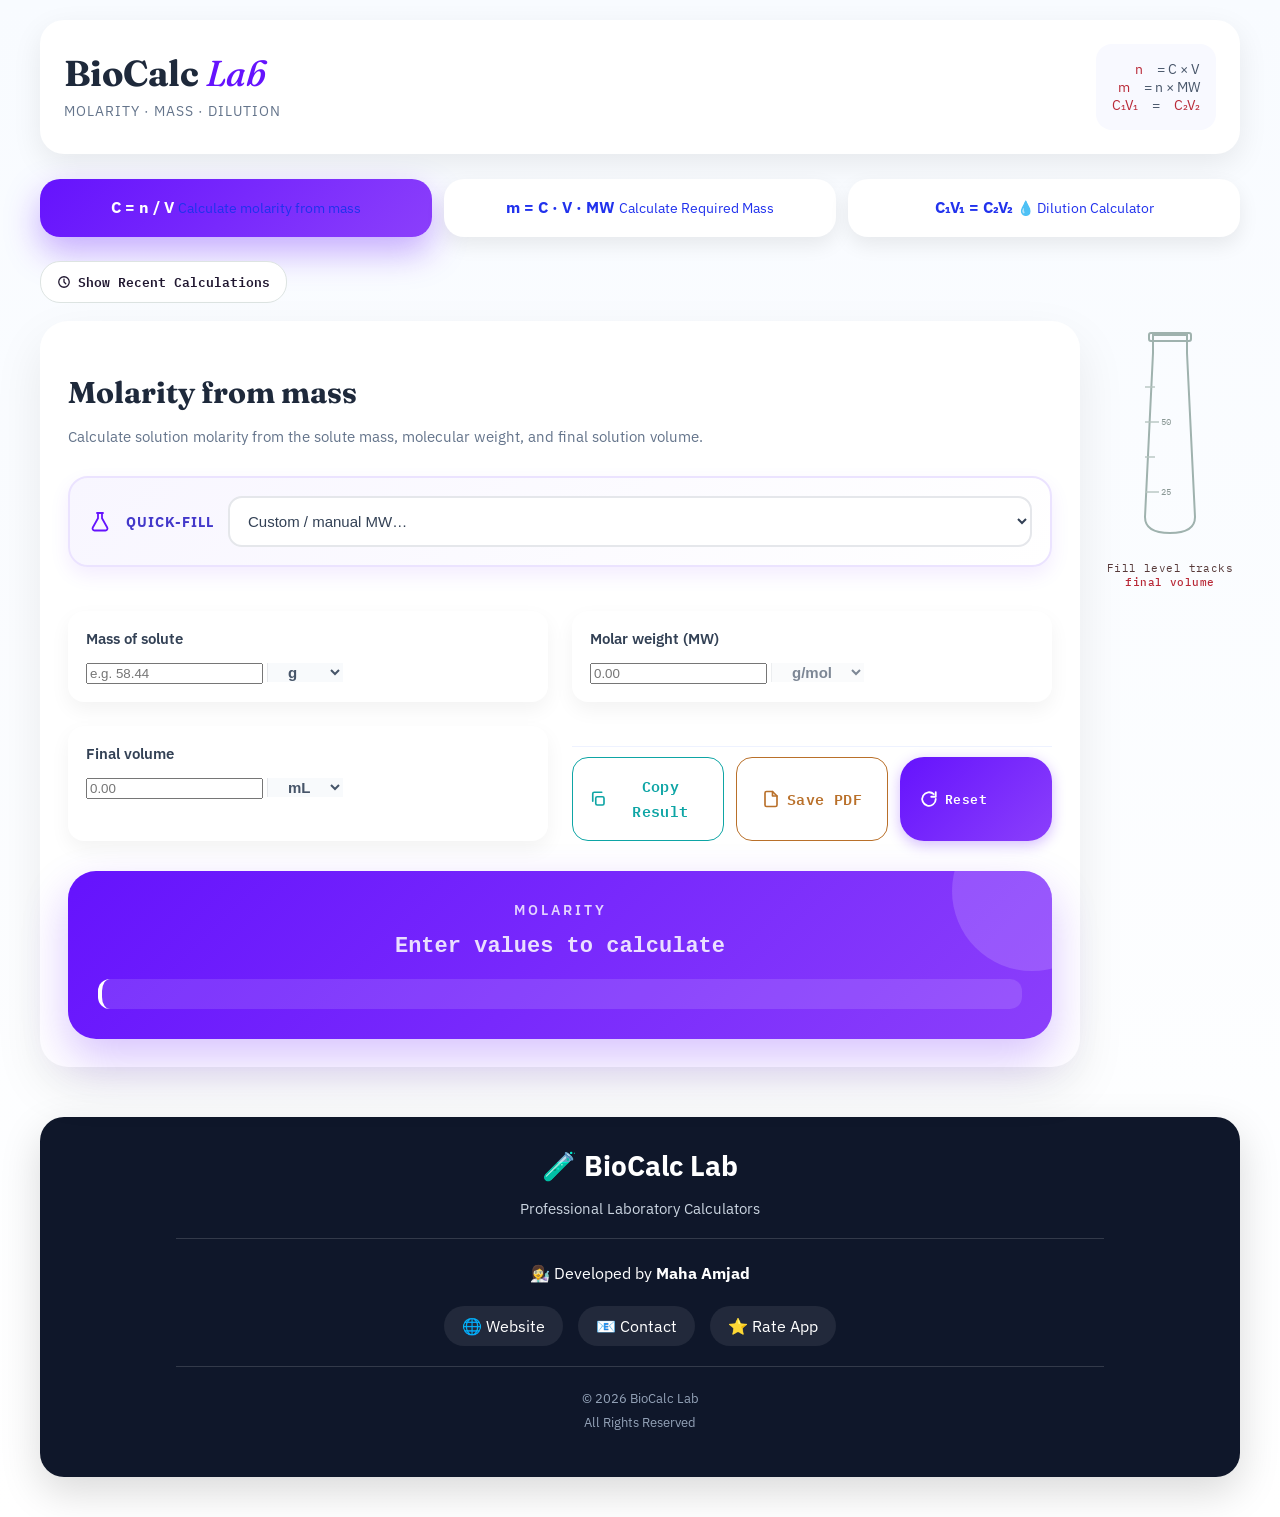
==== commit 6c05c00c: "feat: enhance molarity calculator with improved UI and calculation features" ====
--- a/index.html
+++ b/index.html
@@ -24,77 +24,110 @@
   }
   *{box-sizing:border-box;}
   html,body{margin:0;padding:0;}
-  body{
-    background:
-linear-gradient(180deg,#f5fbff 0%,#ffffff 100%);
+ body{
+    background:linear-gradient(180deg,#f8fbff 0%,#ffffff 100%);
     color:var(--text);
     font-family:'IBM Plex Sans', sans-serif;
     min-height:100vh;
-    padding:48px 20px 80px;
-  }
+
+    padding:20px 12px 40px;
+}
   .wrap{max-width:1200px;margin:0 auto;}
 
-  header.masthead{
+ header.masthead{
     display:flex;
-    align-items:flex-end;
+    align-items:center;
     justify-content:space-between;
-    gap:24px;
-    border-bottom:1px solid var(--line);
-    padding-bottom:22px;
-    margin-bottom:36px;
+    gap:20px;
     flex-wrap:wrap;
-  }
-  .masthead-title{
+
+    background:#ffffff;
+    padding:24px;
+    border-radius:24px;
+
+    border:none;
+
+    box-shadow:
+        0 10px 30px rgba(0,0,0,.08);
+
+    margin-bottom:25px;
+}
+ .masthead-title{
     font-family:'Fraunces', serif;
-    font-weight:600;
-    font-size:clamp(28px, 4vw, 40px);
-    letter-spacing:-0.01em;
-    line-height:1.05;
-  }
+    font-size:36px;
+    font-weight:700;
+    line-height:1.1;
+    color:#1e293b;
+}
   .masthead-title em{
     font-style:italic;
     color:var(--teal);
     font-weight:500;
   }
-  .masthead-sub{
-    font-family:'IBM Plex Mono', monospace;
-    font-size:18px;
-    color:var(--text-faint);
-    letter-spacing:0.06em;
+ .masthead-sub{
+    margin-top:8px;
+
+    font-size:14px;
+
+    color:#64748b;
+
+    letter-spacing:1px;
+
     text-transform:uppercase;
-    margin-top:6px;
-  }
-  .masthead-formula{
-    font-family:'IBM Plex Mono', monospace;
-    color:var(--text-soft);
-    font-size:16px;
-    text-align:right;
-    line-height:1.6;
-  }
+}
+ .masthead-formula{
+
+background:#f8f9ff;
+
+padding:16px;
+
+border-radius:16px;
+
+font-size:14px;
+
+color:#475569;
+
+}
   .masthead-formula .row{display:flex;gap:14px;justify-content:flex-end;}
   .masthead-formula .tag{
     color:var(--amber);
   }
 
   /* Tabs styled as reagent-label selectors */
-  .tabs{
-    display:flex;
-    gap:10px;
-    margin-bottom:28px;
-    flex-wrap:wrap;
-  }
-  .tab{
-    flex:1 1 220px;
-    background:var(--panel);
-    border:1px solid var(--line);
-    border-radius:var(--radius);
-    padding:14px 16px;
-    cursor:pointer;
-    transition:border-color .15s ease, background .15s ease, transform .1s ease;
-    position:relative;
-    overflow:hidden;
-    box-shadow:0 1px 2px rgba(22,33,31,0.04);
-  }
+ .tabs{
+    display:grid;
+    grid-template-columns:repeat(3,1fr);
+    gap:12px;
+    margin:24px 0;
+}
+@media(max-width:768px){
+
+.tabs{
+
+grid-template-columns:1fr;
+
+}
+
+}
+ .tab{
+
+background:#ffffff;
+
+border:none;
+
+border-radius:20px;
+
+padding:18px;
+
+text-align:center;
+
+cursor:pointer;
+
+box-shadow:0 8px 20px rgba(0,0,0,.08);
+
+transition:.3s;
+
+}
   .tab:hover{border-color:var(--teal-dim);}
   .tab:focus-visible{outline:2px solid var(--teal); outline-offset:2px;}
   .tab{
@@ -102,16 +135,22 @@
 }
 
 .tab:hover{
-    transform:translateY(-4px);
-    box-shadow:0 10px 25px rgba(0,0,0,.08);
+
+transform:translateY(-6px);
+
+box-shadow:0 18px 35px rgba(101,19,253,.18);
+
 }
 
 .tab.active{
-    background:#6513fd;
-    color:white;
-    border:none;
-}
-
+
+background:linear-gradient(135deg,#6513fd,#8b3ffb);
+
+color:white;
+
+box-shadow:0 15px 35px rgba(101,19,253,.35);
+
+}
 .tab.active .eq{
     color:white;
 }
@@ -119,17 +158,22 @@
 .tab.active .label{
     color:white;
 }
-  .tab .eq{
-    font-family:'IBM Plex Mono', monospace;
-    font-size:13px;
-    color:var(--amber);
-    display:block;
-    margin-bottom:4px;
-  }
-  .tab .label{
-    font-size:13px;
-    color:var(--text-soft);
-  }
+ .tab .eq{
+
+font-size:16px;
+
+font-weight:700;
+
+margin-bottom:8px;
+
+}
+ .tab .label{
+
+font-size:14px;
+
+line-height:1.5;
+
+}
   .tab.active .label{color:var(--text);}
 
   /* Main layout: form + graduated cylinder signature */
@@ -144,12 +188,23 @@
     .cylinder-col{order:-1; display:flex; justify-content:center;}
   }
 
-  .panel{
-    background:white;
+.panel{
+    background:#ffffff;
     border:none;
-    border-radius:20px;
-    padding:45px;
+    border-radius:28px;
+    padding:28px;
     box-shadow:0 20px 50px rgba(0,0,0,.08);
+}
+@media(max-width:768px){
+
+.panel{
+
+padding:20px;
+
+border-radius:22px;
+
+}
+
 }
 .panel{
     transition:0.3s ease;
@@ -159,72 +214,154 @@
     transform:translateY(-5px);
     box-shadow:0 35px 70px rgba(0,0,0,.12);
 }
-  .panel h2{
-    font-family:'Fraunces', serif;
-    font-weight:600;
-    font: size 22px;
-    margin:0 0 4px;
-  }
-  .panel .desc{
-    color:var(--text-soft);
-    font-size:14px;
-    margin:0 0 24px;
-    line-height:1.5;
-  }
+ .panel h2{
+
+font-family:'Fraunces', serif;
+
+font-size:30px;
+
+font-weight:700;
+
+color:#1e293b;
+
+margin-bottom:8px;
+
+}
+.panel .desc{
+
+font-size:15px;
+
+line-height:1.5;
+
+color:#64748b;
+
+margin-bottom:28px;
+
+}
 
   .field-grid{
-    display:grid;
-    grid-template-columns:1fr 1fr;
-    gap:18px 20px;
-  }
+
+display:grid;
+
+grid-template-columns:1fr 1fr;
+
+gap:24px;
+
+}
   @media (max-width:520px){.field-grid{grid-template-columns:1fr;}}
 
-  .field{display:flex; flex-direction:column; gap:12px;}
-  .field label{
-    font-size:16px;
-    text-transform:capitalize;
-    letter-spacing:0.05em;
-    color:var(--text-faint);
-    font-weight:500;
-  }
-  .field .input-row{
+  .field{
+
+display:flex;
+
+flex-direction:column;
+
+gap:10px;
+
+padding:18px;
+
+background:#ffffff;
+
+border-radius:16px;
+
+box-shadow:0 8px 20px rgba(0,0,0,.05);
+
+transition:.3s;
+
+}
+.field:hover{
+
+transform:translateY(-3px);
+
+box-shadow:0 15px 35px rgba(101,19,253,.12);
+
+}
+ .field label{
+
+font-size:15px;
+
+font-weight:600;
+
+color:#334155;
+
+margin-bottom:4px;
+
+}
+ ..field .input-row{
+
     display:flex;
-    border:1px solid var(--line);
-    border-radius:8px;
-    background:var(--panel-2);
+
+    align-items:center;
+
+    background:#ffffff;
+
+    border:2px solid #e5e7eb;
+
+    border-radius:18px;
+
     overflow:hidden;
-    transition:border-color .15s ease;
-  }
-  .field .input-row:focus-within{border-color:var(--teal);}
-  .field input{
-    flex:1;
-    background:transparent;
-    border:none;
-    color:var(--text);
-    font-family:'IBM Plex Mono', monospace;
-    font: size 14px;
-    padding:16px 14px;
-    min-width:0;
-  }
+
+    transition:all .3s ease;
+
+    box-shadow:0 4px 12px rgba(0,0,0,.04);
+
+}
+ .field .input-row:focus-within{
+
+border-color:#6513fd;
+
+box-shadow:
+0 0 0 5px rgba(101,19,253,.12);
+
+transform:translateY(-2px);
+
+}
   .field input:focus{outline:none;}
   .field select{
-    background:#e7edeb;
-    border:none;
-    border-left:1px solid var(--line);
-    color:var(--text-soft);
-    font-family:'IBM Plex Mono', monospace;
-    font-size:13px;
-    padding:0 18px;
-  }
+
+background:#f8fafc;
+
+border:none;
+
+border-left:1px solid #e5e7eb;
+
+padding:0 16px;
+
+font-size:15px;
+
+font-weight:600;
+
+color:#475569;
+
+cursor:pointer;
+
+}
   .field select:focus{outline:2px solid var(--teal); outline-offset:-2px;}
 
-  .buttons{
-    grid-column:1/-1;
-    display:flex;
-    justify-content:flex-end;
-    gap:10px;
-    margin-top:4px;
-  }
+ .buttons{
+
+grid-column:1/-1;
+
+display:grid;
+
+grid-template-columns:repeat(3,1fr);
+
+gap:12px;
+
+margin-top:20px;
+
+}
+@media(max-width:768px){
+
+.buttons{
+
+grid-template-columns:1fr;
+
+gap:14px;
+
+}
+
+}
   .reset-btn{
     display:inline-flex;
     align-items:center;
@@ -247,7 +384,7 @@
     transition:transform .35s ease;
   }
   .reset-btn:hover{
-    transform:translateY(-2px);
+    transform:translateY(-4px) scale(1.02);
     box-shadow:0 8px 20px rgba(101,19,253,0.38);
     filter:brightness(1.06);
   }
@@ -265,11 +402,14 @@
     border:1.5px solid #0ea5a5;
     color:#0ea5a5;
     font-family:'IBM Plex Mono', monospace;
-    font-size:13px;
+    font-size:15px;
     font-weight:600;
     letter-spacing:0.03em;
-    padding:9px 18px;
-    border-radius:24px;
+    justify-content:center;
+    width:100%;
+    min-height:56px;
+    padding: 16px;;
+    border-radius:16px;
     cursor:pointer;
     transition:background .15s ease, color .15s ease, transform .15s ease, box-shadow .15s ease;
   }
@@ -277,7 +417,7 @@
   .copy-btn:hover{
     background:#0ea5a5;
     color:#ffffff;
-    transform:translateY(-2px);
+   transform:translateY(-4px) scale(1.02);
     box-shadow:0 8px 20px rgba(14,165,165,0.3);
   }
   .copy-btn:active{transform:translateY(0) scale(0.96);}
@@ -294,11 +434,14 @@
     border:1.5px solid #b9702a;
     color:#b9702a;
     font-family:'IBM Plex Mono', monospace;
-    font-size:13px;
+    font-size:15px;
     font-weight:600;
     letter-spacing:0.03em;
-    padding:9px 18px;
-    border-radius:24px;
+    padding:16px;
+    border-radius:16px;
+    width:100%;
+justify-content:center;
+min-height:56px;
     cursor:pointer;
     transition:background .15s ease, color .15s ease, transform .15s ease, box-shadow .15s ease;
   }
@@ -306,7 +449,7 @@
   .pdf-btn:hover{
     background:#b9702a;
     color:#ffffff;
-    transform:translateY(-2px);
+    transform:translateY(-4px) scale(1.02);
     box-shadow:0 8px 20px rgba(185,112,42,0.3);
   }
   .pdf-btn:active{transform:translateY(0) scale(0.96);}
@@ -409,37 +552,94 @@
     }
   }
 
-  .quickfill{
-    grid-column:1/-1;
-    display:flex;
-    align-items:center;
-    gap:10px;
-    background:linear-gradient(135deg, rgba(101,19,253,0.06), rgba(139,63,251,0.02));
-    border:1px dashed #d9c8fb;
-    border-radius:10px;
-    padding:10px 14px;
-    margin-bottom:4px;
-  }
-  .quickfill svg{width:16px;height:16px;color:#5a01ff;flex-shrink:0;}
-  .quickfill label{
-    font-size:12px;
-    color:#1904d3;
-    font-weight:600;
-    white-space:nowrap;
-    text-transform:uppercase;
-    letter-spacing:0.04em;
-  }
+ .quickfill{
+
+grid-column:1/-1;
+
+display:flex;
+
+align-items:center;
+
+gap:14px;
+
+padding:18px;
+
+background:linear-gradient(135deg,#f8f6ff,#ffffff);
+
+border:2px solid #ebe3ff;
+
+border-radius:20px;
+
+box-shadow:0 8px 20px rgba(101,19,253,.08);
+
+margin-bottom:20px;
+
+transition:.3s;
+
+}
+.quickfill:hover{
+
+transform:translateY(-3px);
+
+box-shadow:0 18px 35px rgba(101,19,253,.15);
+
+}
+ .quickfill svg{
+
+width:24px;
+
+height:24px;
+
+color:#6513fd;
+
+flex-shrink:0;
+
+}
+ .quickfill label{
+
+font-size:14px;
+
+font-weight:700;
+
+color:#4338ca;
+
+text-transform:uppercase;
+
+letter-spacing:1px;
+
+}
   .quickfill select{
-    flex:1;
-    background:#ffffff;
-    border:1px solid #e3d8fb;
-    border-radius:8px;
-    padding:8px 10px;
-    font-family:'IBM Plex Mono', monospace;
-    font-size:13px;
-    color:var(--text);
-  }
-  .quickfill select:focus{outline:2px solid #6513fd; outline-offset:-2px;}
+
+flex:1;
+
+background:white;
+
+border:2px solid #e5e7eb;
+
+border-radius:14px;
+
+padding:14px;
+
+font-size:15px;
+
+font-weight:500;
+
+color:#334155;
+
+cursor:pointer;
+
+transition:.3s;
+
+}
+  .quickfill select:focus{
+
+outline:none;
+
+border-color:#6513fd;
+
+box-shadow:0 0 0 4px rgba(101,19,253,.12);
+
+}
 
   /* Calculation history */
   .history-toggle{
@@ -555,36 +755,90 @@
     background:var(--line);
   }
 
-  .result{
-    margin-top:30px;
-    background:#ffffff;
-    border:1px solid #dbeafe;
-    border-radius:18px;
-    padding:35px;
-    box-shadow:0 8px 25px rgba(0,0,0,.06);
-}
-  .result-label{
-    font-size:18px;
-    text-transform:uppercase;
-    letter-spacing:2px;
-    color:#1459ef;
-    font-weight:600;
-    margin-bottom:12px;
-}
- .result-value{
-    font-family:'IBM Plex Mono', monospace;
-    font-size:60px;
-    color:#02113b;
-    font-weight:700;
-    display:flex;
-    justify-content:center;
-    align-items:center;
-    gap:8px;
-}
-  .result-value .unit{
-    font-size:28px;
-    color:#000205;
-    font-weight:500;
+.result{
+
+margin-top:30px;
+
+background:linear-gradient(135deg,#6513fd 0%,#8b3ffb 100%);
+
+border:none;
+
+border-radius:28px;
+
+padding:30px;
+
+text-align:center;
+
+color:white;
+
+box-shadow:0 20px 45px rgba(101,19,253,.25);
+
+position:relative;
+
+overflow:hidden;
+
+}
+.result::before{
+
+content:"";
+
+position:absolute;
+
+top:-60px;
+
+right:-60px;
+
+width:160px;
+
+height:160px;
+
+background:rgba(255,255,255,.15);
+
+border-radius:50%;
+
+}
+.result-label{
+
+font-size:14px;
+
+text-transform:uppercase;
+
+letter-spacing:3px;
+
+font-weight:600;
+
+color:rgba(255,255,255,.8);
+
+margin-bottom:15px;
+
+}
+.result-value{
+
+font-family:'IBM Plex Mono', monospace;
+
+font-size:54px;
+
+font-weight:700;
+
+color:white;
+
+display:flex;
+
+justify-content:center;
+
+align-items:center;
+
+gap:8px;
+
+margin:15px 0;
+
+}
+ .result-value .unit{
+
+font-size:26px;
+
+color:rgba(255,255,255,.85);
+
 }
   .result-note{
     margin-top:20px;
@@ -593,20 +847,34 @@
     font-size:16px;
 }
   .result-note.warn{color:var(--danger);}
-  .result.empty .result-value{
-    color:#94a3b8;
-    font-size:22px;
-    font-weight:500;
-}
-  .steps{
-    margin-top:16px;
-    font-family:'IBM Plex Mono', monospace;
-    font-size:12.5px;
-    color:var(--text-faint);
-    line-height:1.7;
-    border-left:2px solid var(--teal-dim);
-    padding-left:12px;
-  }
+ .result.empty .result-value{
+
+font-size:22px;
+
+color:rgba(255,255,255,.85);
+
+}
+.steps{
+
+margin-top:20px;
+
+padding:15px;
+
+background:rgba(255,255,255,.12);
+
+border-left:4px solid white;
+
+border-radius:12px;
+
+font-size:13px;
+
+line-height:1.8;
+
+color:white;
+
+text-align:left;
+
+}
   .steps div span{color:var(--text-soft);}
 
   /* Signature: graduated cylinder that fills based on volume */
@@ -626,15 +894,104 @@
   }
   .cylinder-caption b{color:var(--amber); font-weight:500;}
 
-  footer{
-    margin-top:70px;
-    padding:35px;
-    background:#16211f;
-    color:white;
-    border-radius:20px;
-    text-align:center;
-    font-size:18px;
-}
+ .footer{
+
+margin-top:50px;
+
+padding:30px 20px;
+
+background:#0f172a;
+
+color:white;
+
+border-radius:24px;
+
+text-align:center;
+
+box-shadow:0 15px 40px rgba(0,0,0,.15);
+
+}
+.footer-logo{
+
+font-size:28px;
+
+font-weight:700;
+
+margin-bottom:10px;
+
+}
+.footer-tagline{
+
+font-size:15px;
+
+color:#cbd5e1;
+
+margin-bottom:20px;
+
+}
+.footer-divider{
+
+height:1px;
+
+background:rgba(255,255,255,.15);
+
+margin:20px auto;
+
+width:80%;
+
+}
+.footer-author{
+
+font-size:16px;
+
+margin-bottom:18px;
+
+line-height:1.8;
+
+}
+.footer-links{
+
+display:flex;
+
+justify-content:center;
+
+gap:15px;
+
+flex-wrap:wrap;
+
+margin-bottom:20px;
+
+}
+.footer-links a{
+
+text-decoration:none;
+
+color:white;
+
+padding:10px 18px;
+
+background:rgba(255,255,255,.08);
+
+border-radius:30px;
+
+transition:.3s;
+
+}
+.footer-links a:hover{
+
+background:#6513fd;
+
+}
+.footer-copy{
+
+font-size:13px;
+
+color:#94a3b8;
+
+line-height:1.8;
+
+}
+
 
   .sr-only{
     position:absolute; width:1px; height:1px;
@@ -645,6 +1002,134 @@
     .fill{transition:height .5s cubic-bezier(.4,0,.2,1);}
     .panel{transition:border-color .2s ease;}
   }
+  @media(max-width:768px){
+
+.buttons{
+
+display:flex;
+
+flex-direction:column;
+
+gap:12px;
+
+}
+
+.copy-btn,
+.pdf-btn,
+.reset-btn{
+
+width:100%;
+
+justify-content:center;
+
+padding:16px;
+
+font-size:15px;
+min-height:56px;
+
+}
+
+}
+@media(max-width:768px){
+
+.footer{
+
+padding:25px 15px;
+
+}
+
+.footer-logo{
+
+font-size:24px;
+
+}
+
+.footer-links{
+
+flex-direction:column;
+
+align-items:center;
+
+}
+
+.footer-links a{
+
+width:100%;
+
+max-width:220px;
+
+}
+
+}
+@media(max-width:768px){
+
+.result{
+
+padding:24px;
+
+}
+
+.result-value{
+
+font-size:40px;
+
+}
+
+.result-label{
+
+font-size:13px;
+
+}
+
+}
+.buttons svg{
+
+width:18px;
+
+height:18px;
+
+flex-shrink:0;
+
+}
+.copy-btn:active,
+.pdf-btn:active,
+.reset-btn:active{
+
+transform:scale(.96);
+
+}
+.buttons{
+
+padding-top:10px;
+
+border-top:1px solid #eef2ff;
+
+}
+@media(max-width:768px){
+
+.quickfill{
+
+flex-direction:column;
+
+align-items:stretch;
+
+padding:16px;
+
+}
+
+.quickfill label{
+
+text-align:center;
+
+}
+
+.quickfill svg{
+
+align-self:center;
+
+}
+
+}
 </style>
 </head>
 <body>
@@ -738,7 +1223,8 @@
               </select>
             </div>
           </div>
-          <div class="buttons">
+        <div class="action-card">
+    <div class="buttons">
     <button type="button" class="copy-btn" id="m1-copy">
       <svg viewBox="0 0 24 24" fill="none" stroke="currentColor" stroke-width="2.2" stroke-linecap="round" stroke-linejoin="round"><rect x="9" y="9" width="11" height="11" rx="2"/><path d="M5 15V5a2 2 0 0 1 2-2h10"/></svg>
       <span id="m1-copy-label">Copy Result</span>
@@ -751,6 +1237,7 @@
       <svg viewBox="0 0 24 24" fill="none" stroke="currentColor" stroke-width="2.4" stroke-linecap="round" stroke-linejoin="round"><path d="M21 12a9 9 0 1 1-2.64-6.36"/><path d="M21 3v6h-6"/></svg>
       Reset
     </button>
+    </div>
 </div>
         </div>
         <div class="result empty" id="m1-result">
@@ -802,7 +1289,8 @@
             </div>
           </div>
         </div>
-        <div class="buttons">
+        <div class="action-card">
+    <div class="buttons">
     <button type="button" class="copy-btn" id="m2-copy">
       <svg viewBox="0 0 24 24" fill="none" stroke="currentColor" stroke-width="2.2" stroke-linecap="round" stroke-linejoin="round"><rect x="9" y="9" width="11" height="11" rx="2"/><path d="M5 15V5a2 2 0 0 1 2-2h10"/></svg>
       <span id="m2-copy-label">Copy Result</span>
@@ -815,6 +1303,7 @@
       <svg viewBox="0 0 24 24" fill="none" stroke="currentColor" stroke-width="2.4" stroke-linecap="round" stroke-linejoin="round"><path d="M21 12a9 9 0 1 1-2.64-6.36"/><path d="M21 3v6h-6"/></svg>
       Reset
     </button>
+    </div>
 </div>
 
         <div class="result empty" id="m2-result">
@@ -859,7 +1348,8 @@
             </div>
           </div>
         </div>
-        <div class="buttons">
+        <div class="action-card">
+    <div class="buttons">
     <button type="button" class="copy-btn" id="d-copy">
       <svg viewBox="0 0 24 24" fill="none" stroke="currentColor" stroke-width="2.2" stroke-linecap="round" stroke-linejoin="round"><rect x="9" y="9" width="11" height="11" rx="2"/><path d="M5 15V5a2 2 0 0 1 2-2h10"/></svg>
       <span id="d-copy-label">Copy Result</span>
@@ -872,6 +1362,7 @@
       <svg viewBox="0 0 24 24" fill="none" stroke="currentColor" stroke-width="2.4" stroke-linecap="round" stroke-linejoin="round"><path d="M21 12a9 9 0 1 1-2.64-6.36"/><path d="M21 3v6h-6"/></svg>
       Reset
     </button>
+    </div>
 </div>
 
         <div class="result empty" id="d-result">
@@ -914,20 +1405,45 @@
     </div>
   </div>
 
-  <footer>
-
-<h3>🧪 BioCalc Lab</h3>
-
-<p>Professional Laboratory Calculators
-for Students • Researchers • Scientists.</p>
-
-<hr>
-
-<p>
-Developed by <strong>Maha</strong>
+  
+
+<footer class="footer">
+
+<div class="footer-logo">
+🧪 BioCalc Lab
+</div>
+
+<p class="footer-tagline">
+Professional Laboratory Calculators
 </p>
-<p>
-© 2026 BioCalc Lab • All Rights Reserved
+
+<div class="footer-divider"></div>
+
+<div class="footer-author">
+👩‍🔬 Developed by
+<strong>Maha Amjad</strong>
+</div>
+
+<div class="footer-links">
+
+<a href="#">🌐 Website</a>
+
+<a href="#">📧 Contact</a>
+
+<a href="#">⭐ Rate App</a>
+
+</div>
+
+<div class="footer-divider"></div>
+
+<p class="footer-copy">
+
+© 2026 BioCalc Lab
+
+<br>
+
+All Rights Reserved
+
 </p>
 
 </footer>
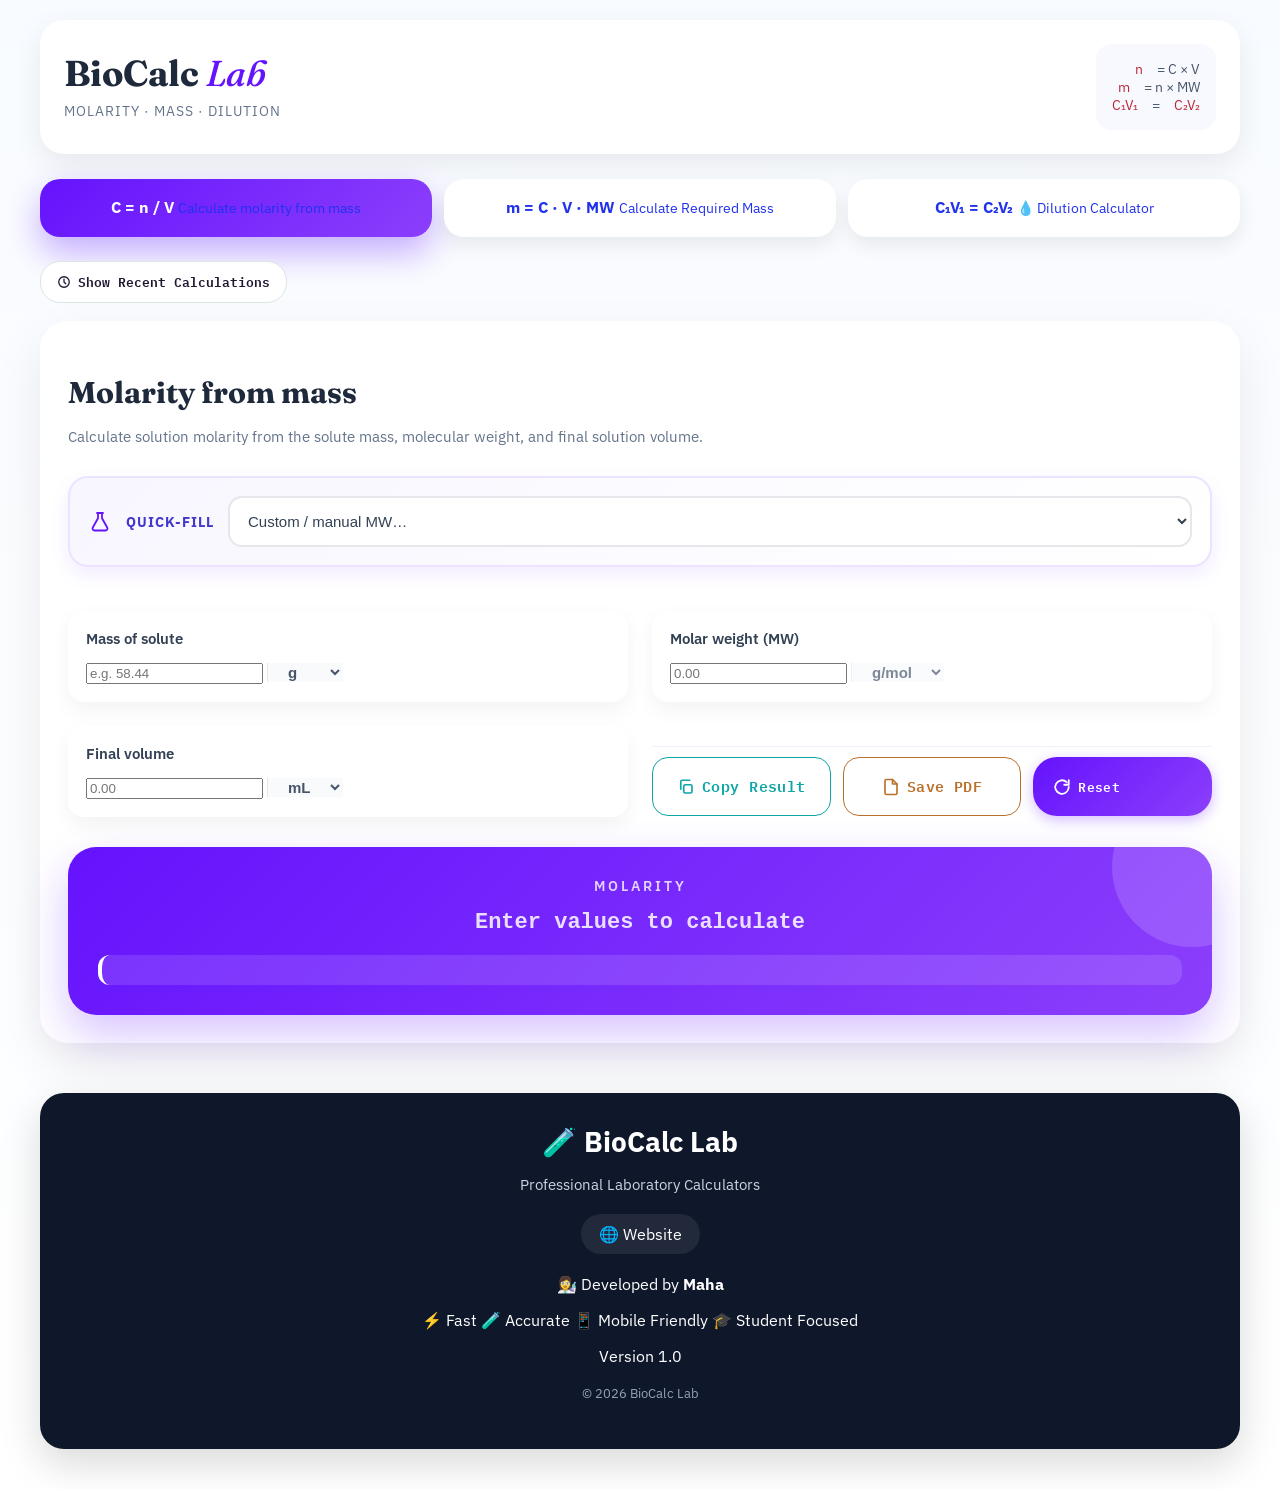
==== commit dc38382a: "feat: enhance molarity calculator with improved UI and calculation features" ====
--- a/index.html
+++ b/index.html
@@ -177,12 +177,9 @@
   .tab.active .label{color:var(--text);}
 
   /* Main layout: form + graduated cylinder signature */
-  .stage{
-    display:grid;
-    grid-template-columns:1fr 140px;
-    gap:20px;
-    align-items:start;
-  }
+ .stage{
+    display:block;
+}
   @media (max-width:720px){
     .stage{grid-template-columns:1fr;}
     .cylinder-col{order:-1; display:flex; justify-content:center;}
@@ -876,23 +873,6 @@
 
 }
   .steps div span{color:var(--text-soft);}
-
-  /* Signature: graduated cylinder that fills based on volume */
-  .cylinder-col{
-    display:flex;
-    flex-direction:column;
-    align-items:center;
-    gap:14px;
-    padding-top:6px;
-  }
-  .cylinder-caption{
-    font-family:'IBM Plex Mono', monospace;
-    font-size:11px;
-    color:var(--text-faint);
-    text-align:center;
-    letter-spacing:0.04em;
-  }
-  .cylinder-caption b{color:var(--amber); font-weight:500;}
 
  .footer{
 
@@ -1373,78 +1353,37 @@
       </section>
 
     </div>
-
-    <!-- Signature element: graduated cylinder fills with current volume -->
-    <div class="cylinder-col">
-      <svg width="90" height="220" viewBox="0 0 90 220" aria-hidden="true">
-        <!-- outer glass -->
-        <path d="M28 8 H62 V26 L70 190 Q70 206 45 206 Q20 206 20 190 L28 26 Z"
-              fill="none" stroke="#9fb2ae" stroke-width="2"/>
-        <!-- lip -->
-        <rect x="24" y="6" width="42" height="8" rx="2" fill="none" stroke="#9fb2ae" stroke-width="2"/>
-        <!-- liquid fill -->
-        <clipPath id="cylClip">
-          <path d="M28 8 H62 V26 L70 190 Q70 206 45 206 Q20 206 20 190 L28 26 Z"/>
-        </clipPath>
-        <g clip-path="url(#cylClip)">
-          <rect id="cyl-fill" class="fill" x="16" y="200" width="58" height="0" fill="#2f8a7d" opacity="0.75"/>
-        </g>
-        <!-- graduation marks -->
-        <g stroke="#b7c4c1" stroke-width="1.4">
-          <line x1="20" y1="60"  x2="30" y2="60"/>
-          <line x1="20" y1="95"  x2="34" y2="95"/>
-          <line x1="20" y1="130" x2="30" y2="130"/>
-          <line x1="20" y1="165" x2="34" y2="165"/>
-        </g>
-        <g fill="#8a9895" font-family="IBM Plex Mono, monospace" font-size="9">
-          <text x="36" y="98">50</text>
-          <text x="36" y="168">25</text>
-        </g>
-      </svg>
-      <div class="cylinder-caption">Fill level tracks<br><b id="cyl-caption">final volume</b></div>
+<footer class="footer">
+
+    <div class="footer-logo">
+        🧪 BioCalc Lab
     </div>
-  </div>
-
-  
-
-<footer class="footer">
-
-<div class="footer-logo">
-🧪 BioCalc Lab
-</div>
-
-<p class="footer-tagline">
-Professional Laboratory Calculators
-</p>
-
-<div class="footer-divider"></div>
-
-<div class="footer-author">
-👩‍🔬 Developed by
-<strong>Maha Amjad</strong>
-</div>
-
-<div class="footer-links">
-
-<a href="#">🌐 Website</a>
-
-<a href="#">📧 Contact</a>
-
-<a href="#">⭐ Rate App</a>
-
-</div>
-
-<div class="footer-divider"></div>
-
-<p class="footer-copy">
-
-© 2026 BioCalc Lab
-
-<br>
-
-All Rights Reserved
-
-</p>
+
+    <p class="footer-tagline">
+        Professional Laboratory Calculators
+    </p>
+
+    <div class="footer-links">
+        <a href="#">🌐 Website</a>
+    </div>
+
+    <p class="footer-dev">
+        👩‍🔬 Developed by <strong>Maha</strong>
+    </p>
+
+    <div class="footer-features">
+        <span>⚡ Fast</span>
+        <span>🧪 Accurate</span>
+        <span>📱 Mobile Friendly</span>
+        <span>🎓 Student Focused</span>
+    </div>
+
+    <div class="footer-bottom">
+        <p>Version 1.0</p>
+        <p class="footer-copy">
+            © 2026 BioCalc Lab
+        </p>
+    </div>
 
 </footer>
 
@@ -1474,10 +1413,7 @@
     mass: document.getElementById('mode-mass'),
     dilution: document.getElementById('mode-dilution'),
   };
-  const cylCaption = document.getElementById('cyl-caption');
-  const cylFill = document.getElementById('cyl-fill');
-  const MAX_FILL_H = 140; // px inside cylinder
-
+ 
   function setActive(mode){
     tabs.forEach(t=>{
       const on = t.dataset.mode === mode;
@@ -1485,7 +1421,6 @@
       t.setAttribute('aria-selected', on ? 'true':'false');
     });
     Object.entries(modes).forEach(([k,el])=> el.style.display = (k===mode) ? '' : 'none');
-    cylCaption.textContent = mode === 'dilution' ? 'final volume (V\u2082)' : 'final volume';
     updateAll();
   }
 
@@ -1521,14 +1456,7 @@
     return {v: L, u: 'L'};
   }
 
-  function fillCylinder(liters){
-    if(!isFinite(liters) || liters <= 0){ cylFill.setAttribute('height', 0); cylFill.setAttribute('y', 200); return; }
-    // logarithmic-ish scale so both 1 mL and 1 L show something reasonable, capped
-    const ratio = Math.min(1, Math.log10(liters*1000 + 1) / Math.log10(1000)); // 1mL..1L range visual
-    const h = Math.max(4, ratio * MAX_FILL_H);
-    cylFill.setAttribute('height', h);
-    cylFill.setAttribute('y', 200 - h);
-  }
+ 
 
   // ---- MODE 1: molarity from mass ----
   function calcMolarity(){
@@ -1546,7 +1474,6 @@
       resultEl.classList.add('empty');
       valueEl.textContent = 'Enter values to calculate';
       stepsEl.innerHTML = '';
-      fillCylinder(NaN);
       return;
     }
     resultEl.classList.remove('empty');
@@ -1560,7 +1487,6 @@
     stepsEl.innerHTML =
       'n = mass / MW = ' + fmt(massG) + ' g &divide; ' + fmt(mw) + ' g/mol = <span>' + fmt(moles) + ' mol</span><br>' +
       'C = n / V = ' + fmt(moles) + ' mol &divide; ' + fmt(volL) + ' L = <span>' + fmt(conc) + ' M</span>';
-    fillCylinder(volL);
   }
   ['m1-mass','m1-mass-unit','m1-mw','m1-vol','m1-vol-unit'].forEach(id=>{
     document.getElementById(id).addEventListener('input', calcMolarity);
@@ -1582,7 +1508,7 @@
       resultEl.classList.add('empty');
       valueEl.textContent = 'Enter values to calculate';
       stepsEl.innerHTML = '';
-      fillCylinder(NaN);
+     
       return;
     }
     resultEl.classList.remove('empty');
@@ -1596,7 +1522,7 @@
     stepsEl.innerHTML =
       'n = C &times; V = ' + fmt(concM) + ' M &times; ' + fmt(volL) + ' L = <span>' + fmt(moles) + ' mol</span><br>' +
       'm = n &times; MW = ' + fmt(moles) + ' mol &times; ' + fmt(mw) + ' g/mol = <span>' + fmt(massG) + ' g</span>';
-    fillCylinder(volL);
+    
   }
   ['m2-conc','m2-conc-unit','m2-mw','m2-vol','m2-vol-unit'].forEach(id=>{
     document.getElementById(id).addEventListener('input', calcMass);
@@ -1628,7 +1554,7 @@
         ? 'Clear one field to solve for it'
         : 'Leave exactly one field blank to calculate';
       stepsEl.innerHTML = '';
-      fillCylinder(NaN);
+  
       return;
     }
     resultEl.classList.remove('empty');
@@ -1670,7 +1596,6 @@
       (warn ? '<div class="result-note warn" style="margin-top:8px;">&#9888; ' + warn + '</div>' : '');
 
     const v2Final = v2i.value.trim()==='' ? solved : v2;
-    fillCylinder(v2Final);
   }
   ['d-c1','d-v1','d-c2','d-v2','d-c1-unit','d-v1-unit','d-c2-unit','d-v2-unit'].forEach(id=>{
     document.getElementById(id).addEventListener('input', calcDilution);
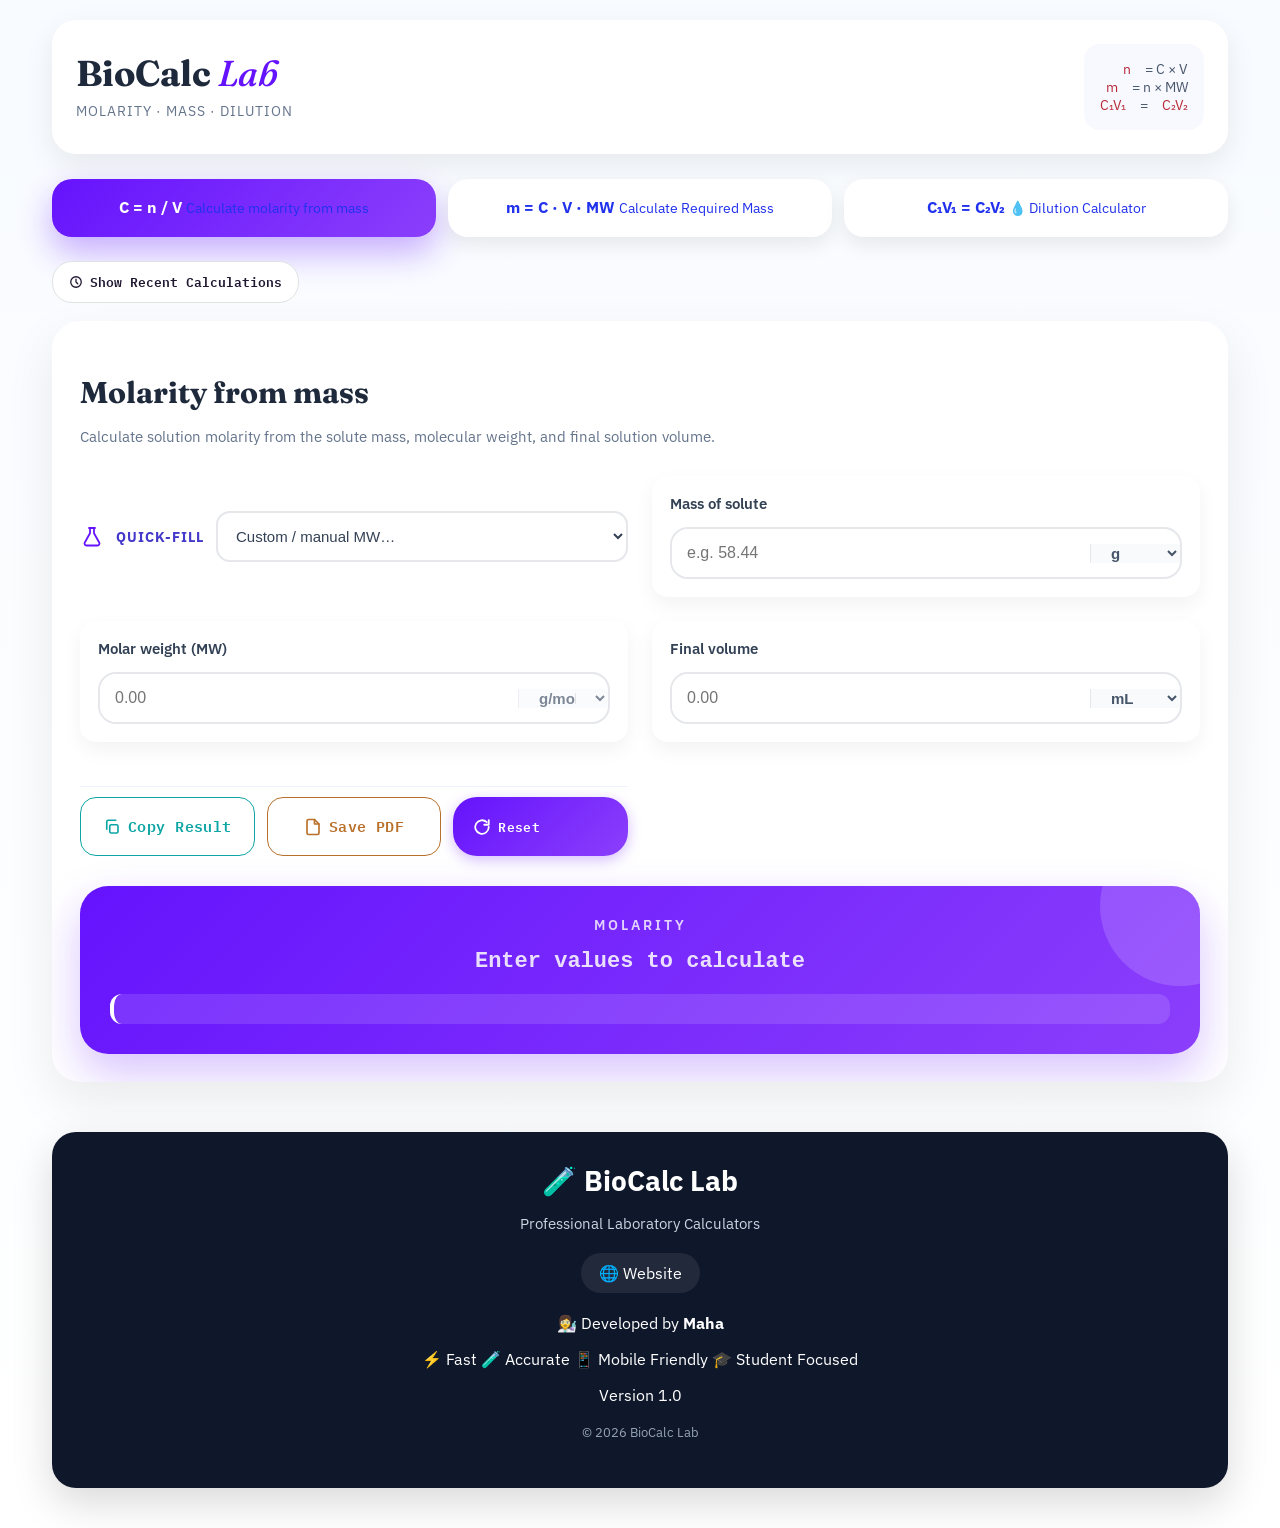
==== commit fb967ee7: "feat(calculator): improve laboratory molarity calculator with UI enhancements, validation, and molec" ====
--- a/index.html
+++ b/index.html
@@ -23,7 +23,12 @@
     --radius:10px;
   }
   *{box-sizing:border-box;}
-  html,body{margin:0;padding:0;}
+ html,
+body{
+    margin:0;
+    padding:0;
+    overflow-x:hidden;
+}
  body{
     background:linear-gradient(180deg,#f8fbff 0%,#ffffff 100%);
     color:var(--text);
@@ -32,7 +37,12 @@
 
     padding:20px 12px 40px;
 }
-  .wrap{max-width:1200px;margin:0 auto;}
+ .wrap{
+    width:100%;
+    max-width:1200px;
+    margin:auto;
+    padding:0 12px;
+}
 
  header.masthead{
     display:flex;
@@ -192,6 +202,11 @@
     padding:28px;
     box-shadow:0 20px 50px rgba(0,0,0,.08);
 }
+.panel{
+    width:100%;
+    max-width:100%;
+    overflow:hidden;
+}
 @media(max-width:768px){
 
 .panel{
@@ -284,24 +299,31 @@
 margin-bottom:4px;
 
 }
- ..field .input-row{
-
+ .field .input-row{
     display:flex;
-
     align-items:center;
-
-    background:#ffffff;
-
+    width:100%;
     border:2px solid #e5e7eb;
-
     border-radius:18px;
-
     overflow:hidden;
-
-    transition:all .3s ease;
-
-    box-shadow:0 4px 12px rgba(0,0,0,.04);
-
+    background:#fff;
+}
+
+.field .input-row input{
+    flex:1;
+    width:100%;
+    min-width:0;
+    border:none;
+    padding:15px;
+    font-size:16px;
+}
+
+.field .input-row select{
+    width:90px;
+    flex-shrink:0;
+    border:none;
+    border-left:1px solid #e5e7eb;
+    background:#f8fafc;
 }
  .field .input-row:focus-within{
 
@@ -550,29 +572,17 @@
   }
 
  .quickfill{
-
-grid-column:1/-1;
-
-display:flex;
-
-align-items:center;
-
-gap:14px;
-
-padding:18px;
-
-background:linear-gradient(135deg,#f8f6ff,#ffffff);
-
-border:2px solid #ebe3ff;
-
-border-radius:20px;
-
-box-shadow:0 8px 20px rgba(101,19,253,.08);
-
-margin-bottom:20px;
-
-transition:.3s;
-
+    width:100%;
+    display:flex;
+    align-items:center;
+    gap:12px;
+    flex-wrap:wrap;
+}
+
+.quickfill select{
+    flex:1;
+    width:100%;
+    min-width:0;
 }
 .quickfill:hover{
 
@@ -1107,6 +1117,52 @@
 
 align-self:center;
 
+}
+
+}
+@media (max-width:768px){
+
+.wrap{
+    padding:0 12px;
+}
+
+.panel{
+    width:100%;
+    max-width:100%;
+}
+
+.field-grid{
+    grid-template-columns:1fr;
+}
+
+.field{
+    width:100%;
+}
+
+.field .input-row{
+    width:100%;
+}
+
+.field input{
+    width:100%;
+    min-width:0;
+}
+
+.field select{
+    width:90px;
+    flex-shrink:0;
+}
+
+.quickfill{
+    width:100%;
+}
+
+.quickfill select{
+    width:100%;
+}
+
+.result{
+    width:100%;
 }
 
 }
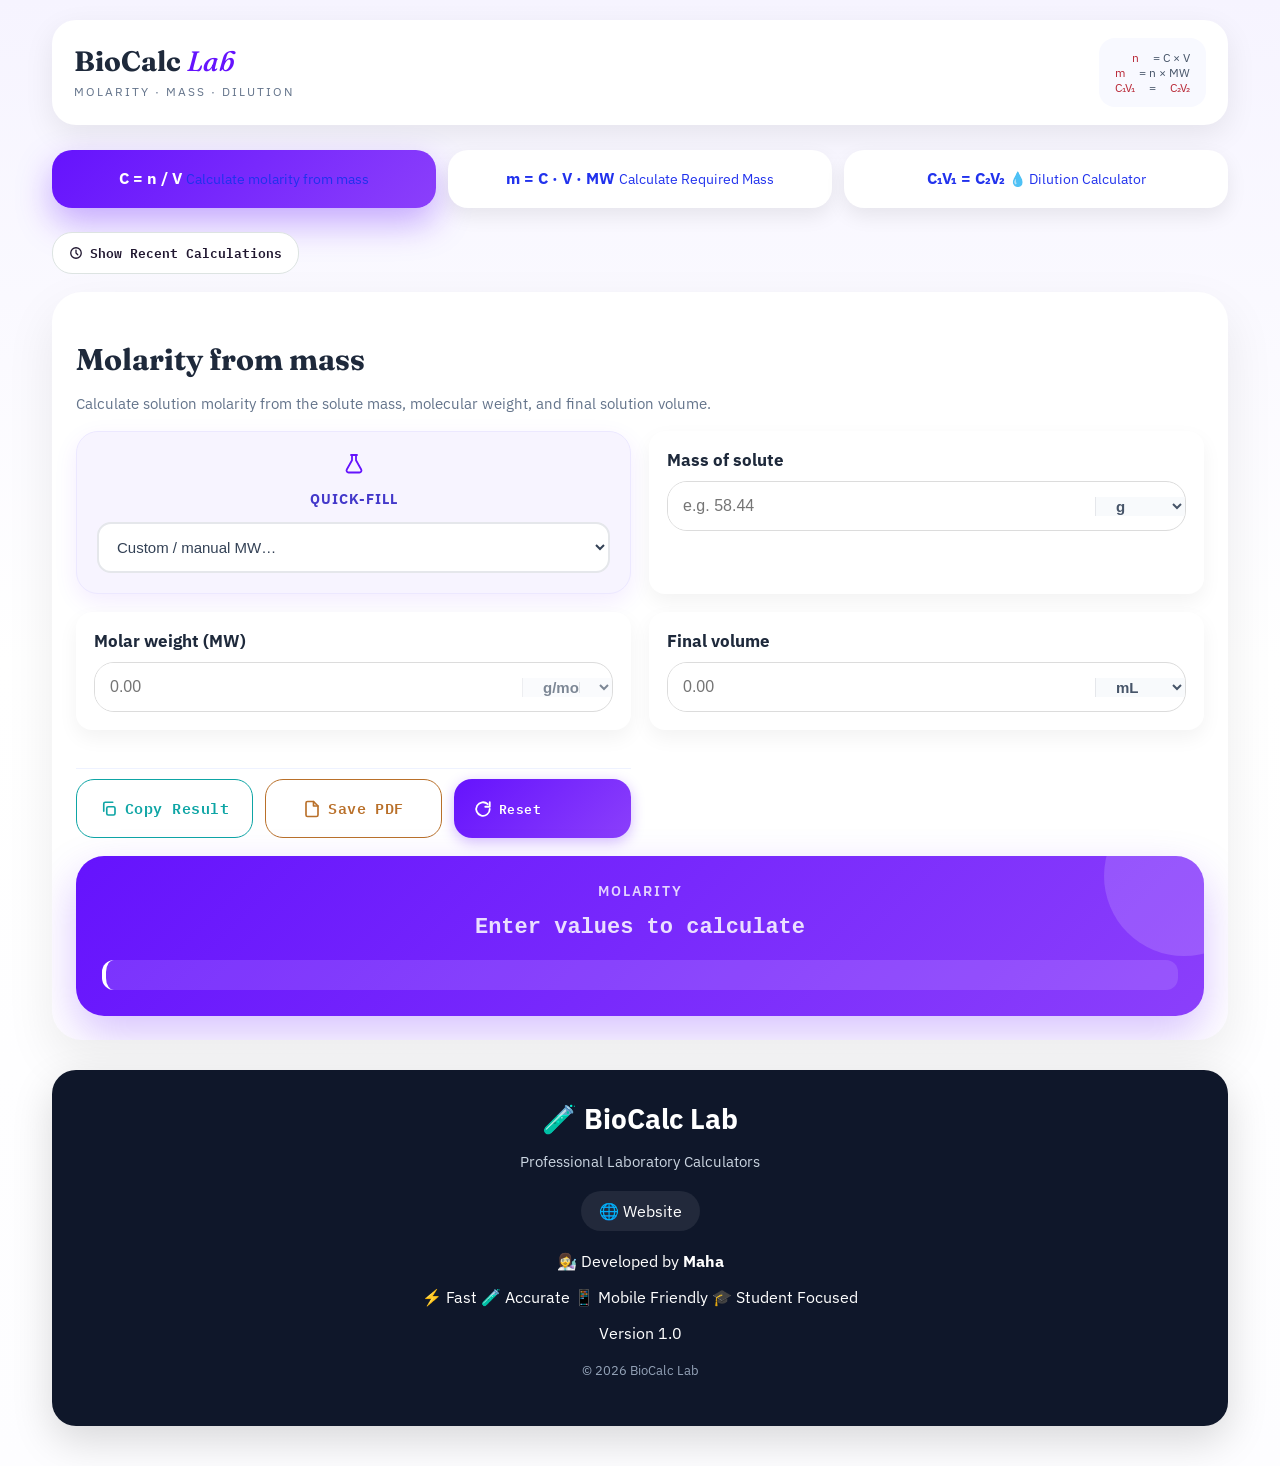
==== commit a08a7980: "feat: enhance molarity calculator with improved UI and calculation features" ====
--- a/index.html
+++ b/index.html
@@ -30,7 +30,19 @@
     overflow-x:hidden;
 }
  body{
-    background:linear-gradient(180deg,#f8fbff 0%,#ffffff 100%);
+    background:
+
+linear-gradient(
+
+180deg,
+
+#f6f4ff 0%,
+
+#ffffff 45%,
+
+#fdfdff 100%
+
+);
     color:var(--text);
     font-family:'IBM Plex Sans', sans-serif;
     min-height:100vh;
@@ -50,9 +62,8 @@
     justify-content:space-between;
     gap:20px;
     flex-wrap:wrap;
-
     background:#ffffff;
-    padding:24px;
+    padding:18px 22px;
     border-radius:24px;
 
     border:none;
@@ -64,7 +75,7 @@
 }
  .masthead-title{
     font-family:'Fraunces', serif;
-    font-size:36px;
+    font-size:28px;
     font-weight:700;
     line-height:1.1;
     color:#1e293b;
@@ -77,11 +88,11 @@
  .masthead-sub{
     margin-top:8px;
 
-    font-size:14px;
+   font-size:12px;
 
     color:#64748b;
 
-    letter-spacing:1px;
+    letter-spacing:2px;
 
     text-transform:uppercase;
 }
@@ -89,11 +100,11 @@
 
 background:#f8f9ff;
 
-padding:16px;
+padding:12px 16px;
 
 border-radius:16px;
 
-font-size:14px;
+font-size:12px;
 
 color:#475569;
 
@@ -198,8 +209,8 @@
 .panel{
     background:#ffffff;
     border:none;
-    border-radius:28px;
-    padding:28px;
+    border-radius:30px;
+    padding:24px;
     box-shadow:0 20px 50px rgba(0,0,0,.08);
 }
 .panel{
@@ -236,7 +247,7 @@
 
 color:#1e293b;
 
-margin-bottom:8px;
+margin-bottom:4px;
 
 }
 .panel .desc{
@@ -247,7 +258,7 @@
 
 color:#64748b;
 
-margin-bottom:28px;
+margin-bottom:16px;
 
 }
 
@@ -257,7 +268,7 @@
 
 grid-template-columns:1fr 1fr;
 
-gap:24px;
+gap:18px;
 
 }
   @media (max-width:520px){.field-grid{grid-template-columns:1fr;}}
@@ -290,21 +301,19 @@
 }
  .field label{
 
-font-size:15px;
-
-font-weight:600;
-
-color:#334155;
-
-margin-bottom:4px;
+font-size:17px;
+
+font-weight:700;
+
+color:#1e293b;
 
 }
  .field .input-row{
     display:flex;
     align-items:center;
     width:100%;
-    border:2px solid #e5e7eb;
-    border-radius:18px;
+border:1px solid #dcdcdc;
+    border-radius:20px;
     overflow:hidden;
     background:#fff;
 }
@@ -393,7 +402,7 @@
     font-weight:600;
     letter-spacing:0.03em;
     padding:10px 20px;
-    border-radius:24px;
+    border-radius:18px;
     cursor:pointer;
     box-shadow:0 4px 14px rgba(101,19,253,0.28);
     transition:transform .15s ease, box-shadow .15s ease, filter .15s ease;
@@ -428,7 +437,7 @@
     width:100%;
     min-height:56px;
     padding: 16px;;
-    border-radius:16px;
+    border-radius:18px;
     cursor:pointer;
     transition:background .15s ease, color .15s ease, transform .15s ease, box-shadow .15s ease;
   }
@@ -457,7 +466,7 @@
     font-weight:600;
     letter-spacing:0.03em;
     padding:16px;
-    border-radius:16px;
+    border-radius:18px;
     width:100%;
 justify-content:center;
 min-height:56px;
@@ -571,18 +580,39 @@
     }
   }
 
- .quickfill{
-    width:100%;
-    display:flex;
-    align-items:center;
-    gap:12px;
-    flex-wrap:wrap;
-}
-
+.quickfill{
+
+background:#f7f4ff;
+
+border:1px solid #ece8ff;
+
+border-radius:22px;
+
+padding:20px;
+
+display:flex;
+
+flex-direction:column;
+
+align-items:center;
+
+gap:14px;
+
+box-shadow:0 8px 24px rgba(101,19,253,.08);
+
+}
 .quickfill select{
-    flex:1;
-    width:100%;
-    min-width:0;
+
+width:100%;
+
+padding:15px;
+
+border-radius:16px;
+
+border:2px solid #e5e7eb;
+
+font-size:16px;
+
 }
 .quickfill:hover{
 
@@ -764,7 +794,7 @@
 
 .result{
 
-margin-top:30px;
+margin-top:18px;
 
 background:linear-gradient(135deg,#6513fd 0%,#8b3ffb 100%);
 
@@ -772,7 +802,7 @@
 
 border-radius:28px;
 
-padding:30px;
+padding:26px;
 
 text-align:center;
 
@@ -810,7 +840,7 @@
 
 text-transform:uppercase;
 
-letter-spacing:3px;
+letter-spacing:2px;
 
 font-weight:600;
 
@@ -823,7 +853,7 @@
 
 font-family:'IBM Plex Mono', monospace;
 
-font-size:54px;
+font-size:42px;
 
 font-weight:700;
 
@@ -886,7 +916,7 @@
 
  .footer{
 
-margin-top:50px;
+margin-top:30px;
 
 padding:30px 20px;
 
@@ -1000,7 +1030,7 @@
 
 flex-direction:column;
 
-gap:12px;
+gap:16px;
 
 }
 
@@ -1136,7 +1166,25 @@
 }
 
 .field{
-    width:100%;
+
+background:white;
+
+padding:24px;
+
+border-radius:24px;
+
+border:1px solid #ececec;
+
+box-shadow:0 10px 30px rgba(0,0,0,.05);
+
+display:flex;
+
+flex-direction:column;
+
+gap:14px;
+
+transition:.3s;
+
 }
 
 .field .input-row{
